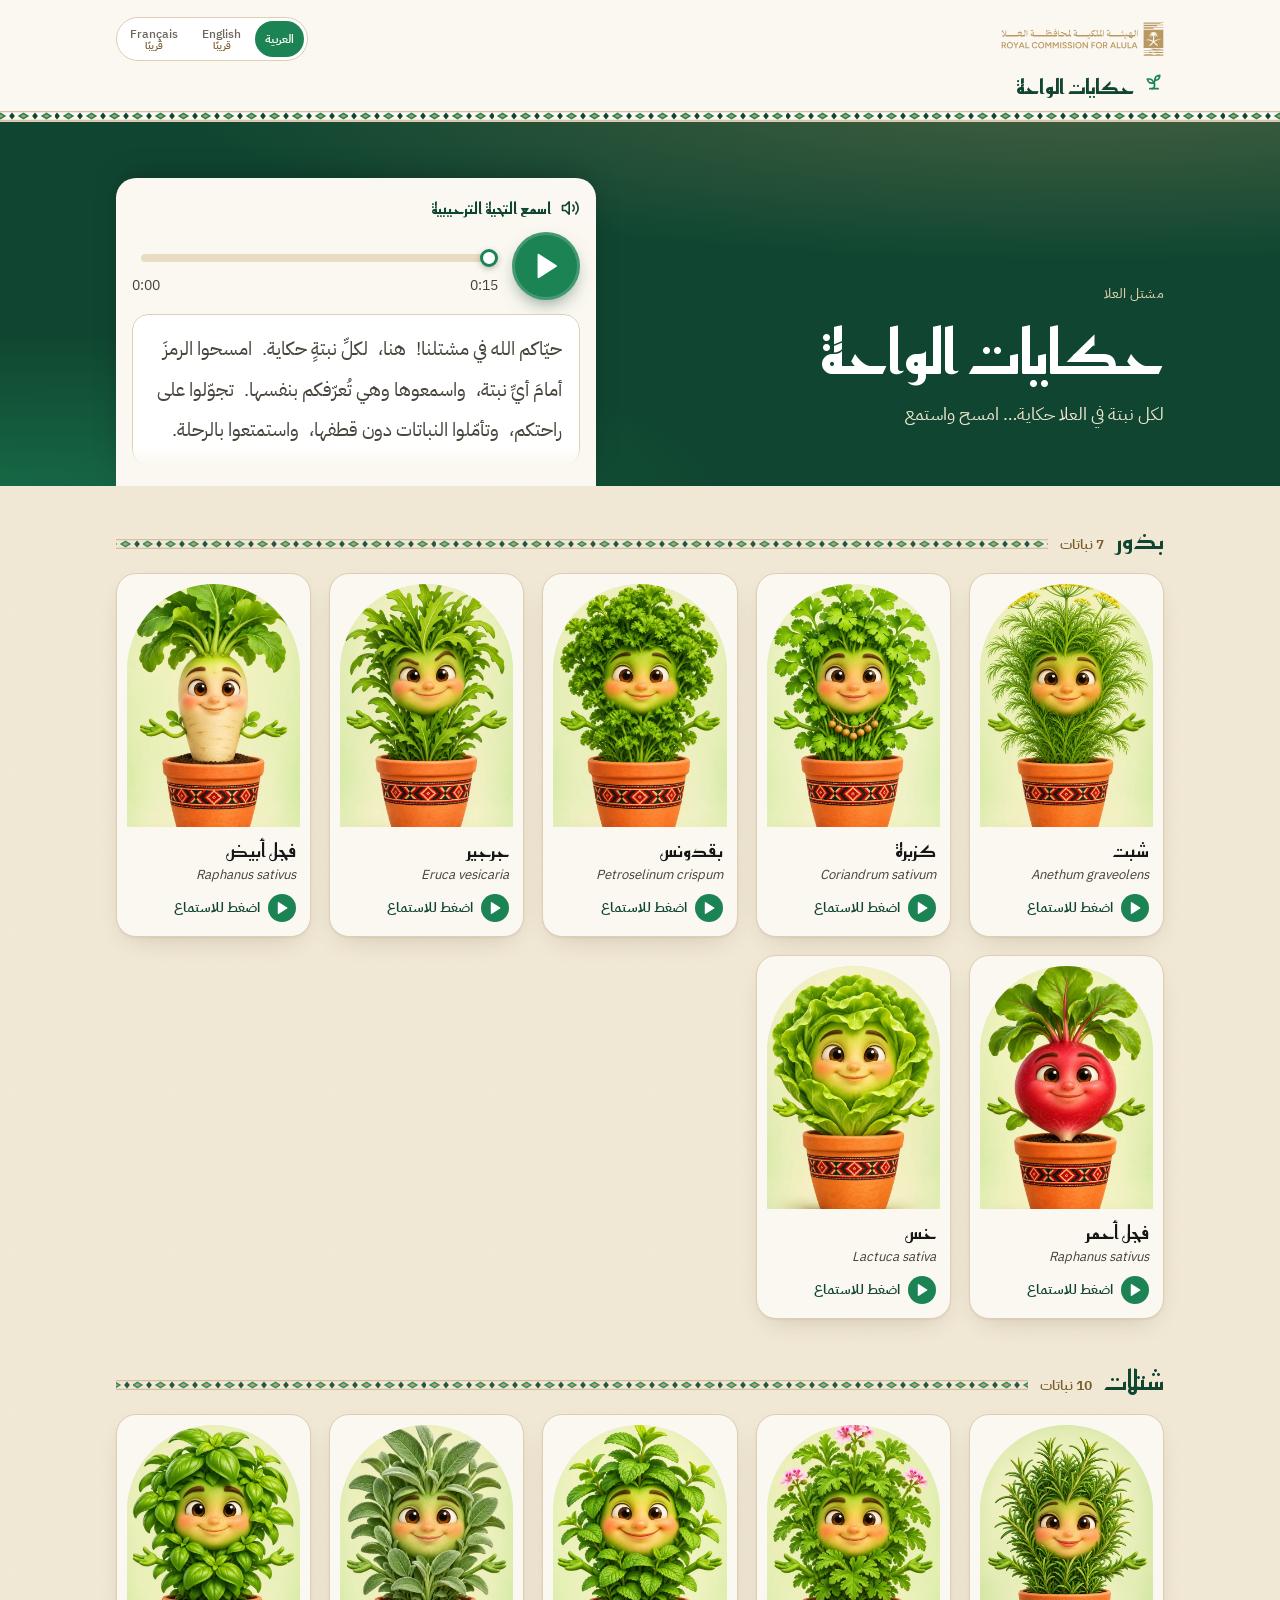
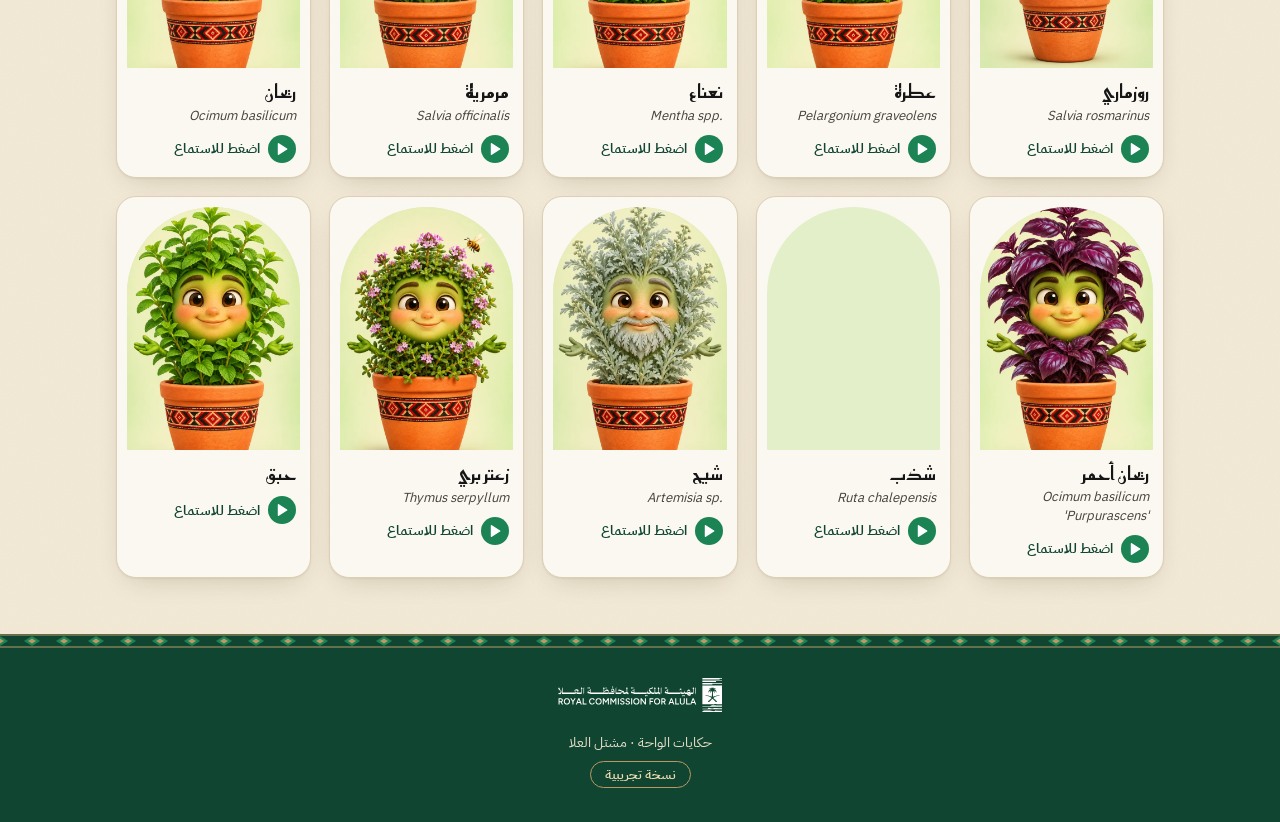
==== index.html @ edc9822b "Oasis Tales demo: talking plant pages for AlUla nursery Arabic audio for 17 plants with synced trans" ====
<!doctype html>
<html lang="ar" dir="rtl">
<head>
<meta charset="utf-8">
<meta name="viewport" content="width=device-width,initial-scale=1,viewport-fit=cover">
<meta name="color-scheme" content="light">
<meta name="theme-color" content="#f3ead8">
<title>حكايات الواحة</title>
<meta name="description" content="لكل نبتة في العلا حكاية… امسح واستمع">
<link rel="icon" href="img/favicon.svg" type="image/svg+xml">
<link rel="preconnect" href="https://fonts.googleapis.com">
<link rel="preconnect" href="https://fonts.gstatic.com" crossorigin>
<link href="https://fonts.googleapis.com/css2?family=IBM+Plex+Sans+Arabic:wght@400;500;600;700&family=Reem+Kufi:wght@400;500;600;700&display=swap" rel="stylesheet">
<link rel="stylesheet" href="css/style.css">
</head>
<body>
<a class="sr-only" href="#main">انتقل إلى المحتوى</a>
<header class="site-header">
  <div class="wrap">
    <div class="bar">
      <a class="logo-link" href="index.html" aria-label="الهيئة الملكية لمحافظة العلا - الصفحة الرئيسية"><img src="img/rcu-logo-gold.svg" alt="الهيئة الملكية لمحافظة العلا" width="130" height="27"></a>
      <div class="lang" role="group" aria-label="اللغة">
        <span class="is-active" lang="ar" aria-current="true">العربية</span>
        <button type="button" disabled aria-disabled="true" lang="en" aria-label="English، قريبًا">English<em>قريبًا</em></button>
        <button type="button" disabled aria-disabled="true" lang="fr" aria-label="Français، قريبًا">Français<em>قريبًا</em></button>
      </div>
    </div>
    <div class="brand-row">
      <span class="leaf"><svg class="icon" viewBox="0 0 24 24" aria-hidden="true"><path d="M7 20h10"/><path d="M10 20c5.5-2.5.8-6.4 3-10"/><path d="M9.5 9.4c1.1.8 1.8 2.2 2.3 3.7-2 .4-3.5.4-4.8-.3-1.2-.6-2.3-1.9-3-4.2 2.8-.5 4.4 0 5.5.8z"/><path d="M14.1 6a7 7 0 0 0-1.1 4c1.9-.1 3.3-.6 4.3-1.4 1-1 1.6-2.3 1.7-4.6-2.7.1-4 1-4.9 2z"/></svg></span><a href="index.html">حكايات الواحة</a>
    </div>
  </div>
  <div class="sadu-band" aria-hidden="true"></div>
</header>
<main id="main">
<section class="hero">
  <div class="wrap hero-grid">
    <div>
      <span class="eyebrow">مشتل العلا</span>
      <h1>حكايات الواحة</h1>
      <p class="tag">لكل نبتة في العلا حكاية… امسح واستمع</p>
    </div>
    <div class="hero-player" id="welcome" aria-label="التحية الترحيبية"></div>
  </div>
</section>
<div class="wrap" id="plants">
  <section class="section" aria-labelledby="h-seeds"><div class="section-head"><h2 id="h-seeds">بذور</h2><span class="count" id="c-seeds"></span><span class="rule" aria-hidden="true"></span></div><div class="grid" id="g-seeds"></div></section>
  <section class="section" aria-labelledby="h-seedlings"><div class="section-head"><h2 id="h-seedlings">شتلات</h2><span class="count" id="c-seedlings"></span><span class="rule" aria-hidden="true"></span></div><div class="grid" id="g-seedlings"></div></section>
  <noscript><p>يحتاج هذا الموقع إلى تفعيل جافاسكربت.</p></noscript>
</div>
</main>
<footer class="site-footer">
  <div class="sadu-band" aria-hidden="true"></div>
  <div class="wrap">
    <div class="logo"><img src="img/rcu-logo-white.svg" alt="الهيئة الملكية لمحافظة العلا" width="162" height="34"></div>
    <p>حكايات الواحة &middot; مشتل العلا</p>
    <p><span class="demo">نسخة تجريبية</span></p>
  </div>
</footer>
<script src="data/plants.js"></script>
<script src="js/common.js"></script>
<script src="js/home.js"></script>
</body>
</html>
---- css/style.css ----
/* حكايات الواحة - Oasis Tales. Light mode only (outdoor sunlight). */
:root{
  --sand:#f3ead8; --limestone:#e8dcc2; --paper:#fbf8f1; --white:#fff;
  --ink:#161616; --ink-2:#44403a;
  --green:#1b8354; --green-dk:#104631; --green-tint:#e4f1e9;
  --gold:#ba9863; --gold-dk:#7a5c2a; --gold-tint:#f1e6cf;
  --warn-bg:#fff1e0; --warn:#8a3b0b; --warn-line:#d9822b;
  --line:#dccfb3;
  --radius:20px;
  --shadow:0 1px 2px rgba(60,40,10,.06),0 10px 28px -12px rgba(60,40,10,.22);
  --font-head:"Reem Kufi","IBM Plex Sans Arabic",system-ui,sans-serif;
  --font-body:"IBM Plex Sans Arabic",system-ui,sans-serif;
  /* Sadu-inspired band tile */
  --sadu:url("data:image/svg+xml,%3Csvg xmlns='http://www.w3.org/2000/svg' width='32' height='14' viewBox='0 0 32 14'%3E%3Cpath d='M0 1h32M0 13h32' stroke='%23ba9863' stroke-width='1'/%3E%3Cpath d='M16 2 24 7 16 12 8 7Z' fill='%231b8354'/%3E%3Cpath d='M16 4.6 20 7 16 9.4 12 7Z' fill='%23ba9863'/%3E%3Cpath d='M0 2 4 7 0 12ZM32 2 28 7 32 12Z' fill='%23104631'/%3E%3C/svg%3E");
}
*{box-sizing:border-box}
html{-webkit-text-size-adjust:100%;color-scheme:light}
body{
  margin:0;font-family:var(--font-body);font-size:1rem;line-height:1.7;color:var(--ink);
  background:var(--sand);min-height:100vh;
  background-image:url("data:image/svg+xml,%3Csvg xmlns='http://www.w3.org/2000/svg' width='160' height='160'%3E%3Cfilter id='n'%3E%3CfeTurbulence type='fractalNoise' baseFrequency='.9' numOctaves='2' stitchTiles='stitch'/%3E%3CfeColorMatrix values='0 0 0 0 .45 0 0 0 0 .35 0 0 0 0 .2 0 0 0 .07 0'/%3E%3C/filter%3E%3Crect width='160' height='160' filter='url(%23n)'/%3E%3C/svg%3E");
  overflow-x:hidden;
}
img,svg{max-width:100%}
a{color:var(--green-dk)}
h1,h2,h3{font-family:var(--font-head);font-weight:600;line-height:1.3;margin:0}
.sr-only{position:absolute!important;width:1px;height:1px;overflow:hidden;clip:rect(0 0 0 0);white-space:nowrap}
:focus-visible{outline:3px solid var(--green-dk);outline-offset:3px;box-shadow:0 0 0 6px #fff;border-radius:8px}
.icon{width:1.25em;height:1.25em;flex:none;fill:none;stroke:currentColor;stroke-width:2;stroke-linecap:round;stroke-linejoin:round}
.wrap{width:100%;max-width:1080px;margin-inline:auto;padding-inline:16px}
.sadu-band{height:14px;background:var(--sadu) repeat-x center/auto 14px}

/* ---------- header ---------- */
.site-header{background:var(--paper);border-bottom:1px solid var(--line);position:relative;z-index:5}
.site-header .bar{display:flex;align-items:center;justify-content:space-between;gap:12px;padding-block:14px 8px}
.logo-link{display:block;padding:6px 0 6px 6px;line-height:0}
.logo-link img{height:28px;width:auto;display:block}
.lang{display:flex;gap:4px;padding:3px;border:1px solid var(--line);border-radius:999px;background:var(--white)}
.lang>*{font:500 .78rem/1.1 var(--font-body);border:0;border-radius:999px;background:none;color:var(--ink-2);padding:6px 10px;display:flex;flex-direction:column;align-items:center;gap:1px;min-height:36px;justify-content:center;white-space:nowrap}
.lang .is-active{background:var(--green);color:#fff;font-weight:600;min-height:36px}
.lang button:disabled{cursor:not-allowed;color:#6b655b}
.lang em{font-style:normal;font-size:.62rem;font-weight:600;color:var(--gold-dk);line-height:1}
.brand-row{display:flex;align-items:center;gap:10px;padding-bottom:10px}
.brand-row a{font:600 1.25rem/1.2 var(--font-head);color:var(--green-dk);text-decoration:none}
.brand-row .leaf{color:var(--green)}
.site-header .sadu-band{height:10px;background-size:auto 10px}

/* ---------- hero ---------- */
.hero{background:var(--green-dk);color:var(--sand);position:relative;overflow:hidden;padding:30px 0 0}
.hero::before{content:"";position:absolute;inset:0;pointer-events:none;
  background:radial-gradient(120% 80% at 85% -10%,rgba(186,152,99,.32),transparent 60%),radial-gradient(80% 60% at 0% 100%,rgba(27,131,84,.55),transparent 70%)}
.hero .wrap{position:relative}
.eyebrow{display:inline-flex;align-items:center;gap:8px;font-size:.85rem;color:#e6d3ae;letter-spacing:.02em}
.hero h1{font-size:clamp(2.4rem,9vw,3.8rem);color:#fff;margin:6px 0 8px}
.hero p.tag{font-size:1.1rem;margin:0 0 24px;max-width:34ch;color:#f1e7d0}
.hero-player{background:var(--paper);color:var(--ink);border-radius:var(--radius) var(--radius) 0 0;padding:18px 16px 20px;box-shadow:0 -8px 30px -10px rgba(0,0,0,.35);margin-bottom:0}
.hero-player .pt{display:flex;align-items:center;gap:8px;font:600 1rem var(--font-head);color:var(--green-dk);margin:0 0 12px}
.hero-grid{display:grid;gap:0}
@media(min-width:860px){
  .hero{padding-top:56px}
  .hero-grid{grid-template-columns:1fr 480px;gap:48px;align-items:end}
  .hero p.tag{margin-bottom:56px}
}

/* ---------- sections / cards ---------- */
.section{padding:36px 0 8px}
.section-head{display:flex;align-items:baseline;gap:12px;margin-bottom:16px}
.section-head h2{font-size:1.7rem;color:var(--green-dk)}
.section-head .count{font-size:.85rem;color:var(--gold-dk);font-weight:600}
.section-head .rule{flex:1;height:10px;background:var(--sadu) repeat-x center/auto 10px;opacity:.9}
.grid{display:grid;grid-template-columns:repeat(2,minmax(0,1fr));gap:14px}
@media(min-width:640px){.grid{grid-template-columns:repeat(3,1fr);gap:18px}}
@media(min-width:960px){.grid{grid-template-columns:repeat(5,1fr)}}
.card{display:flex;flex-direction:column;background:var(--paper);border:1px solid var(--line);border-radius:var(--radius);padding:10px 10px 14px;text-decoration:none;color:inherit;box-shadow:var(--shadow);transition:transform .25s ease,box-shadow .25s ease}
.card:hover{transform:translateY(-3px)}
.card h3{font-size:1.2rem;margin:12px 4px 0;color:var(--ink)}
.card .sci,.sci{font:italic 400 .82rem/1.4 var(--font-body);color:var(--ink-2);direction:ltr;text-align:start;unicode-bidi:isolate;margin:2px 4px 0}
.card .sci{text-align:right}
.hint{margin:10px 4px 0;display:inline-flex;align-items:center;gap:8px;color:var(--green-dk);font-weight:600;font-size:.88rem;min-height:28px}
.hint .dot{width:28px;height:28px;border-radius:50%;background:var(--green);color:#fff;display:grid;place-items:center}
.hint .dot .icon{width:14px;height:14px;fill:#fff;stroke-width:2.5}

/* arch frame (rock-arch niche) */
.arch{position:relative;border-radius:999px 999px 14px 14px;overflow:hidden;background:linear-gradient(180deg,#efe3c8,#e4d4b0);aspect-ratio:5/7;isolation:isolate}
.arch>img,.arch>svg{display:block;width:100%;height:100%;object-fit:cover;object-position:50% 45%}
.arch.has-img{background:#e3efc9}
.ph .ph-name{font-family:var(--font-head);font-weight:600;fill:var(--green-dk)}

/* ---------- player ---------- */
.player{--p:0}
.ptop{display:flex;align-items:center;gap:14px}
.pbtn{flex:none;width:68px;height:68px;border-radius:50%;border:0;background:var(--green);color:#fff;display:grid;place-items:center;cursor:pointer;box-shadow:0 8px 20px -8px rgba(16,70,49,.7),inset 0 0 0 3px rgba(255,255,255,.18);transition:transform .15s,background .2s}
.pbtn:hover{background:var(--green-dk)}
.pbtn:active{transform:scale(.95)}
.pbtn .icon{width:30px;height:30px;fill:#fff;stroke:#fff;stroke-width:1.5}
.pbtn .i-pause{display:none}
.player.is-playing .pbtn .i-play{display:none}
.player.is-playing .pbtn .i-pause{display:block}
.player.is-playing .pbtn{animation:pulse 2.2s ease-out infinite}
@keyframes pulse{0%{box-shadow:0 0 0 0 rgba(27,131,84,.45)}100%{box-shadow:0 0 0 16px rgba(27,131,84,0)}}
.pmain{flex:1;min-width:0}
.pbar{position:relative;height:44px;display:flex;align-items:center;direction:rtl;margin-inline:9px}
.ptrack{position:absolute;inset-inline:0;height:8px;border-radius:99px;background:var(--limestone);overflow:hidden}
.pfill{position:absolute;inset-block:0;inset-inline-start:0;width:calc(var(--p)*1%);background:linear-gradient(270deg,var(--green),#2da06c);border-radius:99px}
.pbar input{position:absolute;inset:0;width:100%;height:100%;margin:0;opacity:0;cursor:pointer;direction:rtl}
.pbar:focus-within .ptrack{outline:3px solid var(--green-dk);outline-offset:3px}
.pthumb{position:absolute;top:50%;inset-inline-start:calc(var(--p)*1%);width:18px;height:18px;border-radius:50%;background:#fff;border:3px solid var(--green);transform:translate(50%,-50%);pointer-events:none;box-shadow:0 2px 6px rgba(0,0,0,.25)}
[dir=rtl] .pthumb{transform:translate(50%,-50%)}
.ptime{display:flex;justify-content:space-between;direction:ltr;font-variant-numeric:tabular-nums;font-size:.85rem;color:var(--ink-2);margin-top:-6px}
.perr{display:none;margin:10px 0 0;font-size:.9rem;color:var(--warn)}
.player.has-error .perr{display:block}
.transcript{position:relative;margin:14px 0 0;padding:14px 14px;max-height:12.5rem;overflow-y:auto;background:var(--paper);border:1px solid var(--line);border-radius:16px;font-size:1.18rem;line-height:2.15;scroll-behavior:auto;overscroll-behavior:contain}
.hero-player .transcript{background:var(--white)}
.transcript .ph-s{display:inline;padding:2px 3px;border-radius:8px;color:#4a453d;cursor:pointer;-webkit-box-decoration-break:clone;box-decoration-break:clone;transition:background .25s,color .25s}
.transcript .ph-s.is-past{color:var(--ink)}
.transcript .ph-s.is-active{background:var(--gold-tint);color:var(--ink);font-weight:600;box-shadow:inset 0 -3px 0 var(--gold)}
.transcript .ph-s:hover{background:#f6efdf}
.tnote{font-size:.8rem;color:var(--ink-2);margin:8px 2px 0}

/* ---------- plant page ---------- */
.plant{padding:20px 0 40px}
.plant-grid{display:grid;gap:22px}
.media{display:flex;flex-direction:column;align-items:center}
.media .arch{width:min(56vw,220px)}
.plant-meta{text-align:center;margin-top:16px}
.plant-meta h1{font-size:clamp(2.2rem,9vw,3rem);color:var(--green-dk)}
.plant-meta .sci{text-align:center;font-size:1.02rem;margin-top:2px}
.badge{display:inline-flex;align-items:center;gap:6px;margin-top:10px;padding:4px 14px;border-radius:99px;background:var(--gold-tint);border:1px solid var(--gold);color:var(--gold-dk);font-weight:600;font-size:.9rem}
.badge .icon{width:16px;height:16px}
.panel{background:var(--paper);border:1px solid var(--line);border-radius:var(--radius);padding:16px;box-shadow:var(--shadow)}
.info{display:grid;gap:10px;margin-top:22px}
@media(min-width:560px){.info{grid-template-columns:1fr 1fr}.info .wide{grid-column:1/-1}}
.info-card{display:flex;gap:12px;align-items:flex-start;background:var(--paper);border:1px solid var(--line);border-radius:16px;padding:14px}
.info-card .ic{flex:none;width:44px;height:44px;border-radius:14px;background:var(--green-tint);color:var(--green-dk);display:grid;place-items:center}
.info-card h3{font-size:.95rem;color:var(--gold-dk);font-family:var(--font-body);font-weight:600}
.info-card p{margin:0;font-weight:500;line-height:1.55}
.info-card.warn{background:var(--warn-bg);border:2px solid var(--warn-line)}
.info-card.warn .ic{background:var(--warn-line);color:#fff}
.info-card.warn h3,.info-card.warn p{color:var(--warn)}
.info-card.warn p{font-weight:700}
.safety{display:flex;gap:12px;align-items:center;margin-top:22px;padding:14px 16px;border-radius:16px;background:var(--warn-bg);border:2px solid var(--warn-line);color:var(--warn);font-weight:700;font-size:1.05rem}
.safety .icon{width:30px;height:30px;flex:none}
.ask{display:flex;gap:12px;align-items:center;margin-top:10px;padding:14px;border-radius:16px;border:2px dashed var(--gold);background:rgba(255,255,255,.55);color:var(--ink-2)}
.ask .ic{flex:none;width:44px;height:44px;border-radius:14px;background:var(--limestone);display:grid;place-items:center;color:var(--gold-dk)}
.ask strong{display:flex;align-items:center;gap:8px;color:var(--ink);font-weight:600}
.ask small{display:block;font-size:.85rem;line-height:1.5}
.soon{font-size:.7rem;font-weight:700;background:var(--gold);color:#2b1f08;border-radius:99px;padding:1px 8px}
.review-note{font-size:.82rem;color:var(--ink-2);text-align:center;margin:12px 0 0}
.pn{display:grid;grid-template-columns:1fr 1fr;gap:10px;margin-top:26px}
.pn a,.btn{display:flex;align-items:center;gap:8px;min-height:52px;padding:8px 14px;border-radius:14px;background:var(--paper);border:1px solid var(--line);text-decoration:none;color:var(--green-dk);font-weight:600;box-shadow:var(--shadow)}
.pn a:hover,.btn:hover{background:#fff}
.pn a small{display:block;font-weight:400;font-size:.75rem;color:var(--ink-2);line-height:1.2}
.pn .next{justify-content:flex-end;text-align:left}
.pn .all{grid-column:1/-1;justify-content:center;background:var(--green);color:#fff;border-color:var(--green)}
.pn .all:hover{background:var(--green-dk)}
.pn .icon{width:22px;height:22px}
@media(min-width:900px){
  .plant{padding-top:36px}
  .plant-grid{grid-template-columns:360px minmax(0,1fr);gap:48px;align-items:start}
  .media{position:sticky;top:20px}
  .media .arch{width:300px}
}
.notfound{text-align:center;padding:56px 0 72px}
.notfound .arch{width:160px;margin:0 auto 22px}
.notfound h1{font-size:2rem;color:var(--green-dk)}
.notfound p{max-width:34ch;margin:10px auto 22px}
.btn.primary{display:inline-flex;background:var(--green);color:#fff;border-color:var(--green)}

/* ---------- footer ---------- */
.site-footer{margin-top:48px;background:var(--green-dk);color:#e9dfc8;text-align:center;padding:0 0 28px}
.site-footer .logo{padding:30px 0 12px;line-height:0}
.site-footer .logo img{height:34px;width:auto}
.site-footer p{margin:6px 0;font-size:.9rem}
.site-footer .demo{display:inline-block;border:1px solid var(--gold);color:#ecd9b0;border-radius:99px;padding:2px 14px;font-size:.8rem;font-weight:600}
.site-footer .sadu-band{margin-bottom:0}

@media(prefers-reduced-motion:reduce){
  *,*::before,*::after{animation:none!important;transition:none!important;scroll-behavior:auto!important}
}
@media(min-width:860px){.logo-link img{height:34px}.site-header .bar{padding-block:16px 10px}}
.transcript{scrollbar-width:thin;scrollbar-color:var(--gold) transparent}
.transcript{-webkit-mask-image:linear-gradient(#000 calc(100% - 22px),transparent);mask-image:linear-gradient(#000 calc(100% - 22px),transparent)}
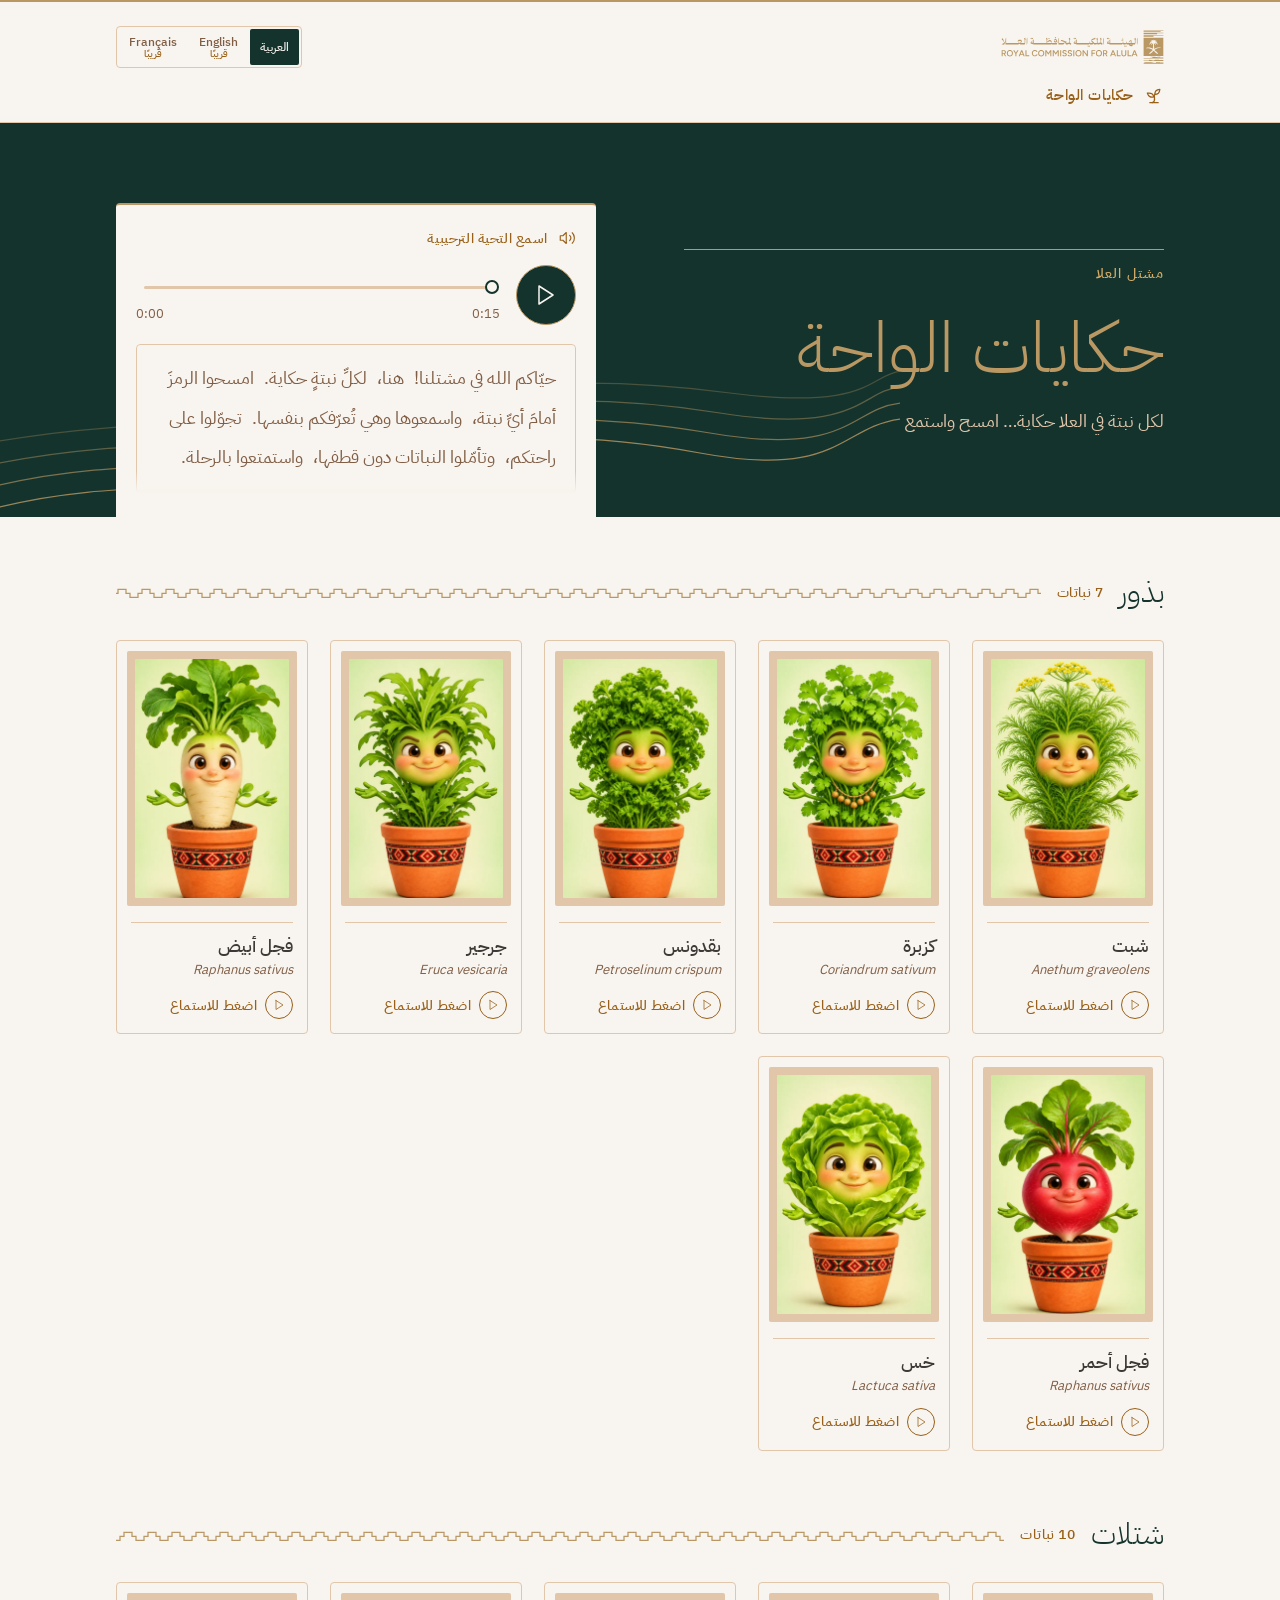
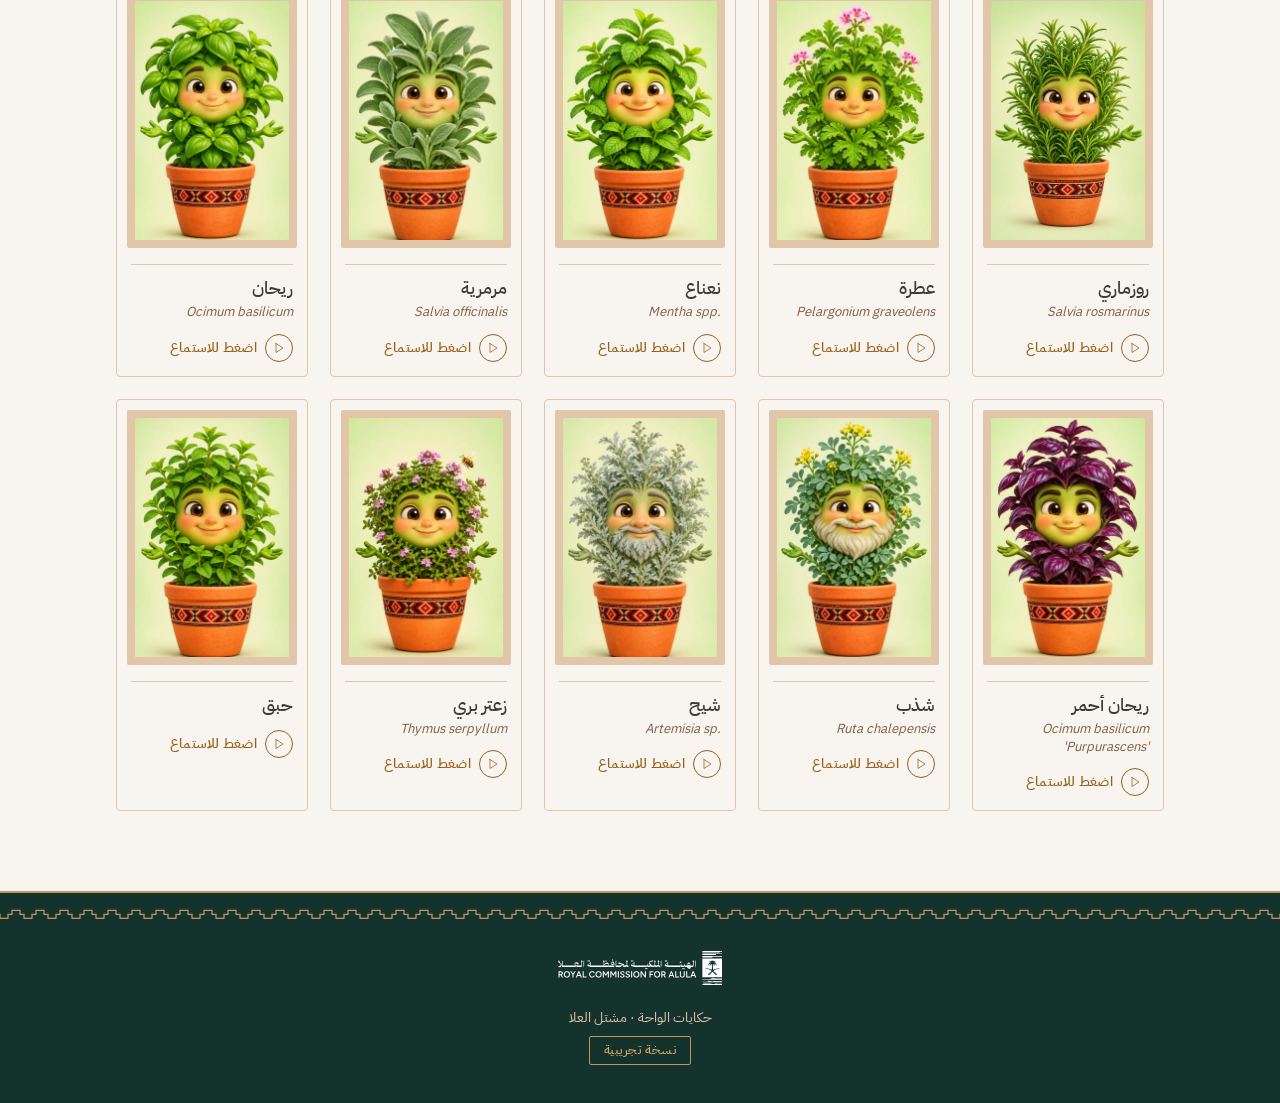
==== commit 97329ed5: "Restyle to RCU brand guidelines: brand palette, DIN Next stack, restrained radii, line-art frieze, m" ====
--- a/index.html
+++ b/index.html
@@ -4,13 +4,13 @@
 <meta charset="utf-8">
 <meta name="viewport" content="width=device-width,initial-scale=1,viewport-fit=cover">
 <meta name="color-scheme" content="light">
-<meta name="theme-color" content="#f3ead8">
+<meta name="theme-color" content="#F8F4EF">
 <title>حكايات الواحة</title>
 <meta name="description" content="لكل نبتة في العلا حكاية… امسح واستمع">
 <link rel="icon" href="img/favicon.svg" type="image/svg+xml">
 <link rel="preconnect" href="https://fonts.googleapis.com">
 <link rel="preconnect" href="https://fonts.gstatic.com" crossorigin>
-<link href="https://fonts.googleapis.com/css2?family=IBM+Plex+Sans+Arabic:wght@400;500;600;700&family=Reem+Kufi:wght@400;500;600;700&display=swap" rel="stylesheet">
+<link href="https://fonts.googleapis.com/css2?family=IBM+Plex+Sans+Arabic:wght@300;400;500&display=swap" rel="stylesheet">
 <link rel="stylesheet" href="css/style.css">
 </head>
 <body>
@@ -29,7 +29,6 @@
       <span class="leaf"><svg class="icon" viewBox="0 0 24 24" aria-hidden="true"><path d="M7 20h10"/><path d="M10 20c5.5-2.5.8-6.4 3-10"/><path d="M9.5 9.4c1.1.8 1.8 2.2 2.3 3.7-2 .4-3.5.4-4.8-.3-1.2-.6-2.3-1.9-3-4.2 2.8-.5 4.4 0 5.5.8z"/><path d="M14.1 6a7 7 0 0 0-1.1 4c1.9-.1 3.3-.6 4.3-1.4 1-1 1.6-2.3 1.7-4.6-2.7.1-4 1-4.9 2z"/></svg></span><a href="index.html">حكايات الواحة</a>
     </div>
   </div>
-  <div class="sadu-band" aria-hidden="true"></div>
 </header>
 <main id="main">
 <section class="hero">
@@ -49,7 +48,7 @@
 </div>
 </main>
 <footer class="site-footer">
-  <div class="sadu-band" aria-hidden="true"></div>
+  <div class="frieze" aria-hidden="true"></div>
   <div class="wrap">
     <div class="logo"><img src="img/rcu-logo-white.svg" alt="الهيئة الملكية لمحافظة العلا" width="162" height="34"></div>
     <p>حكايات الواحة &middot; مشتل العلا</p>
--- a/css/style.css
+++ b/css/style.css
@@ -1,182 +1,199 @@
-/* حكايات الواحة - Oasis Tales. Light mode only (outdoor sunlight). */
+/* حكايات الواحة - Oasis Tales. RCU brand: light mode only.
+   Palette (official): RCU Gold #BA9863, Community Beige #F8F4EF, Ikmah Brown #3D3936;
+   accents Oasis Green #14332D, Old Town Brown #986018, Majdoul Brown #402022,
+   Hegra Sandstone #E2C6AA, Frankincense Yellow #D6AD68, Mountain Brown #805E45, Dadan Ochre #D08B67.
+   Gold is always paired with Beige / Ikmah / Oasis. Gold is never used for small text on beige. */
 :root{
-  --sand:#f3ead8; --limestone:#e8dcc2; --paper:#fbf8f1; --white:#fff;
-  --ink:#161616; --ink-2:#44403a;
-  --green:#1b8354; --green-dk:#104631; --green-tint:#e4f1e9;
-  --gold:#ba9863; --gold-dk:#7a5c2a; --gold-tint:#f1e6cf;
-  --warn-bg:#fff1e0; --warn:#8a3b0b; --warn-line:#d9822b;
-  --line:#dccfb3;
-  --radius:20px;
-  --shadow:0 1px 2px rgba(60,40,10,.06),0 10px 28px -12px rgba(60,40,10,.22);
-  --font-head:"Reem Kufi","IBM Plex Sans Arabic",system-ui,sans-serif;
-  --font-body:"IBM Plex Sans Arabic",system-ui,sans-serif;
-  /* Sadu-inspired band tile */
-  --sadu:url("data:image/svg+xml,%3Csvg xmlns='http://www.w3.org/2000/svg' width='32' height='14' viewBox='0 0 32 14'%3E%3Cpath d='M0 1h32M0 13h32' stroke='%23ba9863' stroke-width='1'/%3E%3Cpath d='M16 2 24 7 16 12 8 7Z' fill='%231b8354'/%3E%3Cpath d='M16 4.6 20 7 16 9.4 12 7Z' fill='%23ba9863'/%3E%3Cpath d='M0 2 4 7 0 12ZM32 2 28 7 32 12Z' fill='%23104631'/%3E%3C/svg%3E");
+  --gold:#BA9863; --beige:#F8F4EF; --ikmah:#3D3936;
+  --oasis:#14332D; --oldtown:#986018; --majdoul:#402022;
+  --sandstone:#E2C6AA; --frankincense:#D6AD68; --mountain:#805E45; --ochre:#D08B67;
+  --ink:var(--ikmah); --ink-2:var(--mountain);
+  --line:var(--sandstone);
+  --radius:4px;
+  --font:"DIN Next LT Arabic","IBM Plex Sans Arabic",system-ui,sans-serif;
+  /* Heritage line art: Nabatean stepped motif, single gold hairline, never filled */
+  --frieze:url("data:image/svg+xml,%3Csvg xmlns='http://www.w3.org/2000/svg' width='24' height='12' viewBox='0 0 24 12'%3E%3Cpath d='M0 11.25H4V7.25H8V3.25H16V7.25H20V11.25H24' fill='none' stroke='%23BA9863' stroke-width='1.25' stroke-linejoin='miter'/%3E%3C/svg%3E");
+  /* Land line art: layered horizon contours */
+  --land:url("data:image/svg+xml,%3Csvg xmlns='http://www.w3.org/2000/svg' width='900' height='160' viewBox='0 0 900 160' fill='none' stroke='%23BA9863' stroke-width='1.25' stroke-linecap='round'%3E%3Cpath d='M0 150C120 120 220 140 340 110S560 70 700 96 840 70 900 62' stroke-opacity='.9'/%3E%3Cpath d='M0 128C130 98 230 118 350 90S570 52 710 76 850 52 900 46' stroke-opacity='.7'/%3E%3Cpath d='M0 106C140 78 240 96 360 70S580 34 720 56 860 34 900 30' stroke-opacity='.5'/%3E%3Cpath d='M0 84C150 58 250 74 370 50S590 18 730 36 870 18 900 14' stroke-opacity='.35'/%3E%3C/svg%3E");
 }
 *{box-sizing:border-box}
 html{-webkit-text-size-adjust:100%;color-scheme:light}
-body{
-  margin:0;font-family:var(--font-body);font-size:1rem;line-height:1.7;color:var(--ink);
-  background:var(--sand);min-height:100vh;
-  background-image:url("data:image/svg+xml,%3Csvg xmlns='http://www.w3.org/2000/svg' width='160' height='160'%3E%3Cfilter id='n'%3E%3CfeTurbulence type='fractalNoise' baseFrequency='.9' numOctaves='2' stitchTiles='stitch'/%3E%3CfeColorMatrix values='0 0 0 0 .45 0 0 0 0 .35 0 0 0 0 .2 0 0 0 .07 0'/%3E%3C/filter%3E%3Crect width='160' height='160' filter='url(%23n)'/%3E%3C/svg%3E");
-  overflow-x:hidden;
-}
+body{margin:0;font-family:var(--font);font-weight:400;font-size:1rem;line-height:1.75;color:var(--ink);background:var(--beige);min-height:100vh;overflow-x:hidden}
 img,svg{max-width:100%}
-a{color:var(--green-dk)}
-h1,h2,h3{font-family:var(--font-head);font-weight:600;line-height:1.3;margin:0}
+a{color:var(--oasis)}
+h1,h2,h3{font-family:var(--font);font-weight:400;line-height:1.3;margin:0}
 .sr-only{position:absolute!important;width:1px;height:1px;overflow:hidden;clip:rect(0 0 0 0);white-space:nowrap}
-:focus-visible{outline:3px solid var(--green-dk);outline-offset:3px;box-shadow:0 0 0 6px #fff;border-radius:8px}
-.icon{width:1.25em;height:1.25em;flex:none;fill:none;stroke:currentColor;stroke-width:2;stroke-linecap:round;stroke-linejoin:round}
+:focus-visible{outline:2px solid var(--oldtown);outline-offset:3px;box-shadow:0 0 0 5px var(--beige);border-radius:2px}
+.hero :focus-visible,.site-footer :focus-visible,.tts :focus-visible{outline-color:var(--gold);box-shadow:0 0 0 5px var(--oasis)}
+.hero-player :focus-visible{outline-color:var(--oldtown);box-shadow:0 0 0 5px var(--beige)}
+.icon{width:1.25em;height:1.25em;flex:none;fill:none;stroke:currentColor;stroke-width:1.5;stroke-linecap:round;stroke-linejoin:round}
 .wrap{width:100%;max-width:1080px;margin-inline:auto;padding-inline:16px}
-.sadu-band{height:14px;background:var(--sadu) repeat-x center/auto 14px}
+.frieze{height:12px;background:var(--frieze) repeat-x center/24px 12px}
 
 /* ---------- header ---------- */
-.site-header{background:var(--paper);border-bottom:1px solid var(--line);position:relative;z-index:5}
-.site-header .bar{display:flex;align-items:center;justify-content:space-between;gap:12px;padding-block:14px 8px}
-.logo-link{display:block;padding:6px 0 6px 6px;line-height:0}
-.logo-link img{height:28px;width:auto;display:block}
-.lang{display:flex;gap:4px;padding:3px;border:1px solid var(--line);border-radius:999px;background:var(--white)}
-.lang>*{font:500 .78rem/1.1 var(--font-body);border:0;border-radius:999px;background:none;color:var(--ink-2);padding:6px 10px;display:flex;flex-direction:column;align-items:center;gap:1px;min-height:36px;justify-content:center;white-space:nowrap}
-.lang .is-active{background:var(--green);color:#fff;font-weight:600;min-height:36px}
-.lang button:disabled{cursor:not-allowed;color:#6b655b}
-.lang em{font-style:normal;font-size:.62rem;font-weight:600;color:var(--gold-dk);line-height:1}
-.brand-row{display:flex;align-items:center;gap:10px;padding-bottom:10px}
-.brand-row a{font:600 1.25rem/1.2 var(--font-head);color:var(--green-dk);text-decoration:none}
-.brand-row .leaf{color:var(--green)}
-.site-header .sadu-band{height:10px;background-size:auto 10px}
+.site-header{background:var(--beige);border-top:2px solid var(--gold);border-bottom:1px solid var(--line);position:relative;z-index:5}
+.site-header .bar{display:flex;align-items:center;justify-content:space-between;gap:12px;padding-block:18px 14px}
+.logo-link{display:block;padding:6px 0;line-height:0}
+.logo-link img{height:30px;width:auto;min-width:110px;display:block}
+.lang{display:flex;gap:2px;padding:2px;border:1px solid var(--line);border-radius:var(--radius);background:var(--beige)}
+.lang>*{font:500 .78rem/1.1 var(--font);border:0;border-radius:2px;background:none;color:var(--mountain);padding:6px 10px;display:flex;flex-direction:column;align-items:center;gap:1px;min-height:36px;justify-content:center;white-space:nowrap}
+.lang .is-active{background:var(--oasis);color:var(--beige);font-weight:500}
+.lang button:disabled{cursor:not-allowed;color:var(--mountain)}
+.lang em{font-style:normal;font-size:.62rem;font-weight:500;color:var(--oldtown);line-height:1}
+.brand-row{display:flex;align-items:center;gap:10px;padding-bottom:16px;color:var(--oldtown)}
+.brand-row a{font:500 .92rem/1.2 var(--font);letter-spacing:.04em;color:var(--oldtown);text-decoration:none}
+.brand-row .leaf{display:inline-flex;color:var(--oldtown)}
 
 /* ---------- hero ---------- */
-.hero{background:var(--green-dk);color:var(--sand);position:relative;overflow:hidden;padding:30px 0 0}
-.hero::before{content:"";position:absolute;inset:0;pointer-events:none;
-  background:radial-gradient(120% 80% at 85% -10%,rgba(186,152,99,.32),transparent 60%),radial-gradient(80% 60% at 0% 100%,rgba(27,131,84,.55),transparent 70%)}
+.hero{background:var(--oasis);color:var(--beige);position:relative;overflow:hidden;padding:44px 0 0}
+.hero::before{content:"";position:absolute;inset-inline:0;bottom:0;height:200px;pointer-events:none;background:var(--land) no-repeat left bottom/900px auto;opacity:.9}
 .hero .wrap{position:relative}
-.eyebrow{display:inline-flex;align-items:center;gap:8px;font-size:.85rem;color:#e6d3ae;letter-spacing:.02em}
-.hero h1{font-size:clamp(2.4rem,9vw,3.8rem);color:#fff;margin:6px 0 8px}
-.hero p.tag{font-size:1.1rem;margin:0 0 24px;max-width:34ch;color:#f1e7d0}
-.hero-player{background:var(--paper);color:var(--ink);border-radius:var(--radius) var(--radius) 0 0;padding:18px 16px 20px;box-shadow:0 -8px 30px -10px rgba(0,0,0,.35);margin-bottom:0}
-.hero-player .pt{display:flex;align-items:center;gap:8px;font:600 1rem var(--font-head);color:var(--green-dk);margin:0 0 12px}
+.eyebrow{display:block;font-size:.85rem;font-weight:500;letter-spacing:.08em;color:var(--frankincense);border-top:1px solid var(--gold);padding-top:12px;margin-bottom:22px;max-width:30rem}
+.hero h1{font-size:clamp(2.6rem,10vw,4.4rem);font-weight:300;color:var(--gold);margin:0 0 14px;letter-spacing:.005em;line-height:1.2}
+.hero p.tag{font-size:1.1rem;font-weight:400;margin:0 0 36px;max-width:34ch;color:var(--sandstone)}
+.hero-player{background:var(--beige);color:var(--ink);border-radius:var(--radius) var(--radius) 0 0;border-top:2px solid var(--gold);padding:22px 20px 24px;margin-bottom:0;position:relative}
+.hero-player .pt{display:flex;align-items:center;gap:10px;font:500 .9rem var(--font);letter-spacing:.04em;color:var(--oldtown);margin:0 0 16px}
 .hero-grid{display:grid;gap:0}
 @media(min-width:860px){
-  .hero{padding-top:56px}
-  .hero-grid{grid-template-columns:1fr 480px;gap:48px;align-items:end}
-  .hero p.tag{margin-bottom:56px}
+  .hero{padding-top:80px}
+  .hero-grid{grid-template-columns:1fr 480px;gap:64px;align-items:end}
+  .hero p.tag{margin-bottom:80px}
 }
 
 /* ---------- sections / cards ---------- */
-.section{padding:36px 0 8px}
-.section-head{display:flex;align-items:baseline;gap:12px;margin-bottom:16px}
-.section-head h2{font-size:1.7rem;color:var(--green-dk)}
-.section-head .count{font-size:.85rem;color:var(--gold-dk);font-weight:600}
-.section-head .rule{flex:1;height:10px;background:var(--sadu) repeat-x center/auto 10px;opacity:.9}
+.section{padding:56px 0 8px}
+.section-head{display:flex;align-items:center;gap:16px;margin-bottom:28px}
+.section-head h2{font-size:1.9rem;font-weight:300;color:var(--oasis)}
+.section-head .count{font-size:.85rem;color:var(--oldtown);font-weight:500;letter-spacing:.03em}
+.section-head .rule{flex:1;height:12px;background:var(--frieze) repeat-x center/24px 12px}
 .grid{display:grid;grid-template-columns:repeat(2,minmax(0,1fr));gap:14px}
-@media(min-width:640px){.grid{grid-template-columns:repeat(3,1fr);gap:18px}}
+@media(min-width:640px){.grid{grid-template-columns:repeat(3,1fr);gap:22px}}
 @media(min-width:960px){.grid{grid-template-columns:repeat(5,1fr)}}
-.card{display:flex;flex-direction:column;background:var(--paper);border:1px solid var(--line);border-radius:var(--radius);padding:10px 10px 14px;text-decoration:none;color:inherit;box-shadow:var(--shadow);transition:transform .25s ease,box-shadow .25s ease}
-.card:hover{transform:translateY(-3px)}
-.card h3{font-size:1.2rem;margin:12px 4px 0;color:var(--ink)}
-.card .sci,.sci{font:italic 400 .82rem/1.4 var(--font-body);color:var(--ink-2);direction:ltr;text-align:start;unicode-bidi:isolate;margin:2px 4px 0}
+.card{display:flex;flex-direction:column;background:var(--beige);border:1px solid var(--line);border-radius:var(--radius);padding:10px 10px 14px;text-decoration:none;color:inherit;transition:border-color .2s ease,background-color .2s ease}
+.card:hover{border-color:var(--gold)}
+.card:hover h3{color:var(--oldtown)}
+.card h3{font-size:1.15rem;font-weight:500;margin:16px 4px 0;color:var(--ink);padding-top:12px;border-top:1px solid var(--line);transition:color .2s ease}
+.card .sci,.sci{font:italic 400 .82rem/1.4 var(--font);color:var(--mountain);direction:ltr;text-align:start;unicode-bidi:isolate;margin:2px 4px 0}
 .card .sci{text-align:right}
-.hint{margin:10px 4px 0;display:inline-flex;align-items:center;gap:8px;color:var(--green-dk);font-weight:600;font-size:.88rem;min-height:28px}
-.hint .dot{width:28px;height:28px;border-radius:50%;background:var(--green);color:#fff;display:grid;place-items:center}
-.hint .dot .icon{width:14px;height:14px;fill:#fff;stroke-width:2.5}
+.hint{margin:12px 4px 0;display:inline-flex;align-items:center;gap:8px;color:var(--oldtown);font-weight:500;font-size:.85rem;letter-spacing:.02em;min-height:28px}
+.hint .dot{width:28px;height:28px;border-radius:50%;border:1px solid currentColor;display:grid;place-items:center}
+.hint .dot .icon{width:12px;height:12px;stroke-width:1.5}
 
-/* arch frame (rock-arch niche) */
-.arch{position:relative;border-radius:999px 999px 14px 14px;overflow:hidden;background:linear-gradient(180deg,#efe3c8,#e4d4b0);aspect-ratio:5/7;isolation:isolate}
-.arch>img,.arch>svg{display:block;width:100%;height:100%;object-fit:cover;object-position:50% 45%}
-.arch.has-img{background:#e3efc9}
-.ph .ph-name{font-family:var(--font-head);font-weight:600;fill:var(--green-dk)}
+/* museum frame: neutral Hegra Sandstone mat; fits any portrait artwork */
+.frame{position:relative;overflow:hidden;background:var(--sandstone);padding:8px;aspect-ratio:2/3;isolation:isolate;border-radius:2px}
+.frame>img,.frame>svg{display:block;width:100%;height:100%;object-fit:cover;object-position:50% 45%;border-radius:1px}
+.frame.has-img{background:var(--sandstone)}
+.ph .ph-name{font-family:var(--font);font-weight:400;fill:var(--oasis)}
+.frame>svg.ph{background:var(--beige)}
 
 /* ---------- player ---------- */
 .player{--p:0}
-.ptop{display:flex;align-items:center;gap:14px}
-.pbtn{flex:none;width:68px;height:68px;border-radius:50%;border:0;background:var(--green);color:#fff;display:grid;place-items:center;cursor:pointer;box-shadow:0 8px 20px -8px rgba(16,70,49,.7),inset 0 0 0 3px rgba(255,255,255,.18);transition:transform .15s,background .2s}
-.pbtn:hover{background:var(--green-dk)}
-.pbtn:active{transform:scale(.95)}
-.pbtn .icon{width:30px;height:30px;fill:#fff;stroke:#fff;stroke-width:1.5}
+.ptop{display:flex;align-items:center;gap:16px}
+.pbtn{flex:none;width:60px;height:60px;border-radius:50%;border:1px solid var(--gold);background:var(--oasis);color:var(--beige);display:grid;place-items:center;cursor:pointer;transition:background-color .2s ease,border-color .2s ease}
+.pbtn:hover{background:var(--ikmah)}
+.pbtn .icon{width:24px;height:24px;fill:none;stroke:var(--beige);stroke-width:1.5}
+.pbtn .i-play{margin-inline-end:-2px}
 .pbtn .i-pause{display:none}
 .player.is-playing .pbtn .i-play{display:none}
 .player.is-playing .pbtn .i-pause{display:block}
-.player.is-playing .pbtn{animation:pulse 2.2s ease-out infinite}
-@keyframes pulse{0%{box-shadow:0 0 0 0 rgba(27,131,84,.45)}100%{box-shadow:0 0 0 16px rgba(27,131,84,0)}}
+.player.is-playing .pbtn{border-color:var(--frankincense)}
 .pmain{flex:1;min-width:0}
-.pbar{position:relative;height:44px;display:flex;align-items:center;direction:rtl;margin-inline:9px}
-.ptrack{position:absolute;inset-inline:0;height:8px;border-radius:99px;background:var(--limestone);overflow:hidden}
-.pfill{position:absolute;inset-block:0;inset-inline-start:0;width:calc(var(--p)*1%);background:linear-gradient(270deg,var(--green),#2da06c);border-radius:99px}
+.pbar{position:relative;height:44px;display:flex;align-items:center;direction:rtl;margin-inline:8px}
+.ptrack{position:absolute;inset-inline:0;height:3px;border-radius:2px;background:var(--sandstone);overflow:hidden}
+.pfill{position:absolute;inset-block:0;inset-inline-start:0;width:calc(var(--p)*1%);background:var(--oasis)}
 .pbar input{position:absolute;inset:0;width:100%;height:100%;margin:0;opacity:0;cursor:pointer;direction:rtl}
-.pbar:focus-within .ptrack{outline:3px solid var(--green-dk);outline-offset:3px}
-.pthumb{position:absolute;top:50%;inset-inline-start:calc(var(--p)*1%);width:18px;height:18px;border-radius:50%;background:#fff;border:3px solid var(--green);transform:translate(50%,-50%);pointer-events:none;box-shadow:0 2px 6px rgba(0,0,0,.25)}
+.pbar:focus-within .ptrack{outline:2px solid var(--oldtown);outline-offset:6px}
+.pthumb{position:absolute;top:50%;inset-inline-start:calc(var(--p)*1%);width:14px;height:14px;border-radius:50%;background:var(--beige);border:2px solid var(--oasis);transform:translate(50%,-50%);pointer-events:none}
 [dir=rtl] .pthumb{transform:translate(50%,-50%)}
-.ptime{display:flex;justify-content:space-between;direction:ltr;font-variant-numeric:tabular-nums;font-size:.85rem;color:var(--ink-2);margin-top:-6px}
-.perr{display:none;margin:10px 0 0;font-size:.9rem;color:var(--warn)}
+.ptime{display:flex;justify-content:space-between;direction:ltr;font-variant-numeric:tabular-nums;font-size:.82rem;color:var(--mountain);margin-top:-6px}
+.perr{display:none;margin:12px 0 0;font-size:.9rem;color:var(--majdoul);border-inline-start:3px solid var(--ochre);padding-inline-start:10px}
 .player.has-error .perr{display:block}
-.transcript{position:relative;margin:14px 0 0;padding:14px 14px;max-height:12.5rem;overflow-y:auto;background:var(--paper);border:1px solid var(--line);border-radius:16px;font-size:1.18rem;line-height:2.15;scroll-behavior:auto;overscroll-behavior:contain}
-.hero-player .transcript{background:var(--white)}
-.transcript .ph-s{display:inline;padding:2px 3px;border-radius:8px;color:#4a453d;cursor:pointer;-webkit-box-decoration-break:clone;box-decoration-break:clone;transition:background .25s,color .25s}
+.transcript{position:relative;margin:18px 0 0;padding:14px 16px;max-height:12.5rem;overflow-y:auto;background:var(--beige);border:1px solid var(--line);border-radius:var(--radius);font-size:1.15rem;line-height:2.15;scroll-behavior:auto;overscroll-behavior:contain}
+.transcript .ph-s{display:inline;padding:2px 3px;border-radius:2px;color:var(--mountain);cursor:pointer;-webkit-box-decoration-break:clone;box-decoration-break:clone;transition:background-color .25s,color .25s}
 .transcript .ph-s.is-past{color:var(--ink)}
-.transcript .ph-s.is-active{background:var(--gold-tint);color:var(--ink);font-weight:600;box-shadow:inset 0 -3px 0 var(--gold)}
-.transcript .ph-s:hover{background:#f6efdf}
-.tnote{font-size:.8rem;color:var(--ink-2);margin:8px 2px 0}
+.transcript .ph-s.is-active{background:var(--sandstone);color:var(--ink);font-weight:500;box-shadow:inset 0 -2px 0 var(--gold)}
+.transcript .ph-s:hover{background:var(--sandstone)}
+.tnote{font-size:.8rem;color:var(--mountain);margin:8px 2px 0}
 
 /* ---------- plant page ---------- */
-.plant{padding:20px 0 40px}
-.plant-grid{display:grid;gap:22px}
+.plant{padding:32px 0 56px}
+.plant-grid{display:grid;gap:28px}
 .media{display:flex;flex-direction:column;align-items:center}
-.media .arch{width:min(56vw,220px)}
-.plant-meta{text-align:center;margin-top:16px}
-.plant-meta h1{font-size:clamp(2.2rem,9vw,3rem);color:var(--green-dk)}
-.plant-meta .sci{text-align:center;font-size:1.02rem;margin-top:2px}
-.badge{display:inline-flex;align-items:center;gap:6px;margin-top:10px;padding:4px 14px;border-radius:99px;background:var(--gold-tint);border:1px solid var(--gold);color:var(--gold-dk);font-weight:600;font-size:.9rem}
-.badge .icon{width:16px;height:16px}
-.panel{background:var(--paper);border:1px solid var(--line);border-radius:var(--radius);padding:16px;box-shadow:var(--shadow)}
-.info{display:grid;gap:10px;margin-top:22px}
+.media .frame{width:min(60vw,240px)}
+.plant-meta{text-align:center;margin-top:20px}
+.plant-meta h1{font-size:clamp(2.4rem,9vw,3.2rem);font-weight:300;color:var(--oasis)}
+.plant-meta .sci{text-align:center;font-size:1.02rem;margin-top:4px}
+.badge{display:inline-flex;align-items:center;gap:6px;margin-top:16px;padding:3px 14px;border-radius:2px;background:none;border:1px solid var(--gold);color:var(--oldtown);font-weight:500;font-size:.85rem;letter-spacing:.04em}
+.badge .icon{width:15px;height:15px}
+.panel{background:var(--beige);border:1px solid var(--line);border-top:2px solid var(--gold);border-radius:var(--radius);padding:20px}
+.info{display:grid;gap:12px;margin-top:28px}
 @media(min-width:560px){.info{grid-template-columns:1fr 1fr}.info .wide{grid-column:1/-1}}
-.info-card{display:flex;gap:12px;align-items:flex-start;background:var(--paper);border:1px solid var(--line);border-radius:16px;padding:14px}
-.info-card .ic{flex:none;width:44px;height:44px;border-radius:14px;background:var(--green-tint);color:var(--green-dk);display:grid;place-items:center}
-.info-card h3{font-size:.95rem;color:var(--gold-dk);font-family:var(--font-body);font-weight:600}
-.info-card p{margin:0;font-weight:500;line-height:1.55}
-.info-card.warn{background:var(--warn-bg);border:2px solid var(--warn-line)}
-.info-card.warn .ic{background:var(--warn-line);color:#fff}
-.info-card.warn h3,.info-card.warn p{color:var(--warn)}
-.info-card.warn p{font-weight:700}
-.safety{display:flex;gap:12px;align-items:center;margin-top:22px;padding:14px 16px;border-radius:16px;background:var(--warn-bg);border:2px solid var(--warn-line);color:var(--warn);font-weight:700;font-size:1.05rem}
-.safety .icon{width:30px;height:30px;flex:none}
-.ask{display:flex;gap:12px;align-items:center;margin-top:10px;padding:14px;border-radius:16px;border:2px dashed var(--gold);background:rgba(255,255,255,.55);color:var(--ink-2)}
-.ask .ic{flex:none;width:44px;height:44px;border-radius:14px;background:var(--limestone);display:grid;place-items:center;color:var(--gold-dk)}
-.ask strong{display:flex;align-items:center;gap:8px;color:var(--ink);font-weight:600}
+.info-card{display:flex;gap:14px;align-items:flex-start;background:var(--beige);border:1px solid var(--line);border-radius:var(--radius);padding:16px}
+.info-card .ic{flex:none;width:44px;height:44px;border-radius:2px;background:var(--sandstone);color:var(--oasis);display:grid;place-items:center}
+.info-card h3{font-size:.82rem;color:var(--oldtown);font-weight:500;letter-spacing:.05em}
+.info-card p{margin:0;font-weight:400;line-height:1.6}
+.info-card.warn{background:var(--sandstone);border:1px solid var(--ochre);border-inline-start:4px solid var(--ochre)}
+.info-card.warn .ic{background:var(--ochre);color:var(--majdoul)}
+.info-card.warn h3,.info-card.warn p{color:var(--majdoul)}
+.info-card.warn p{font-weight:500}
+.safety{display:flex;gap:14px;align-items:center;margin-top:28px;padding:16px 18px;border-radius:var(--radius);background:var(--sandstone);border:1px solid var(--ochre);border-inline-start:4px solid var(--ochre);color:var(--majdoul);font-weight:500;font-size:1.02rem}
+.safety .icon{width:28px;height:28px;flex:none}
+.ask{display:flex;gap:14px;align-items:center;margin-top:12px;padding:16px;border-radius:var(--radius);border:1px solid var(--line);background:none;color:var(--mountain)}
+.ask .ic{flex:none;width:44px;height:44px;border-radius:2px;background:none;border:1px solid var(--line);display:grid;place-items:center;color:var(--mountain)}
+.ask strong{display:flex;align-items:center;gap:8px;color:var(--ink);font-weight:500}
 .ask small{display:block;font-size:.85rem;line-height:1.5}
-.soon{font-size:.7rem;font-weight:700;background:var(--gold);color:#2b1f08;border-radius:99px;padding:1px 8px}
-.review-note{font-size:.82rem;color:var(--ink-2);text-align:center;margin:12px 0 0}
-.pn{display:grid;grid-template-columns:1fr 1fr;gap:10px;margin-top:26px}
-.pn a,.btn{display:flex;align-items:center;gap:8px;min-height:52px;padding:8px 14px;border-radius:14px;background:var(--paper);border:1px solid var(--line);text-decoration:none;color:var(--green-dk);font-weight:600;box-shadow:var(--shadow)}
-.pn a:hover,.btn:hover{background:#fff}
-.pn a small{display:block;font-weight:400;font-size:.75rem;color:var(--ink-2);line-height:1.2}
+.soon{font-size:.7rem;font-weight:500;background:var(--sandstone);color:var(--majdoul);border-radius:2px;padding:1px 8px}
+.review-note{font-size:.82rem;color:var(--mountain);text-align:center;margin:16px 0 0}
+.pn{display:grid;grid-template-columns:1fr 1fr;gap:12px;margin-top:36px}
+.pn a,.btn{display:flex;align-items:center;gap:8px;min-height:52px;padding:8px 16px;border-radius:var(--radius);background:var(--beige);border:1px solid var(--line);text-decoration:none;color:var(--oasis);font-weight:500;transition:border-color .2s ease,background-color .2s ease,color .2s ease}
+.pn a:hover,.btn:hover{border-color:var(--gold);background:var(--sandstone)}
+.pn a small{display:block;font-weight:400;font-size:.75rem;color:var(--mountain);line-height:1.2}
 .pn .next{justify-content:flex-end;text-align:left}
-.pn .all{grid-column:1/-1;justify-content:center;background:var(--green);color:#fff;border-color:var(--green)}
-.pn .all:hover{background:var(--green-dk)}
+.pn .all{grid-column:1/-1;justify-content:center;background:var(--oasis);color:var(--beige);border-color:var(--oasis)}
+.pn .all:hover{background:var(--ikmah);border-color:var(--ikmah)}
 .pn .icon{width:22px;height:22px}
 @media(min-width:900px){
-  .plant{padding-top:36px}
-  .plant-grid{grid-template-columns:360px minmax(0,1fr);gap:48px;align-items:start}
+  .plant{padding-top:56px}
+  .plant-grid{grid-template-columns:360px minmax(0,1fr);gap:64px;align-items:start}
   .media{position:sticky;top:20px}
-  .media .arch{width:300px}
+  .media .frame{width:320px}
 }
-.notfound{text-align:center;padding:56px 0 72px}
-.notfound .arch{width:160px;margin:0 auto 22px}
-.notfound h1{font-size:2rem;color:var(--green-dk)}
-.notfound p{max-width:34ch;margin:10px auto 22px}
-.btn.primary{display:inline-flex;background:var(--green);color:#fff;border-color:var(--green)}
+.notfound{text-align:center;padding:72px 0 88px}
+.notfound .frame{width:160px;margin:0 auto 28px}
+.notfound h1{font-size:2rem;font-weight:300;color:var(--oasis)}
+.notfound p{max-width:34ch;margin:12px auto 28px}
+.btn.primary{display:inline-flex;background:var(--oasis);color:var(--beige);border-color:var(--oasis)}
+.btn.primary:hover{background:var(--ikmah);border-color:var(--ikmah)}
 
 /* ---------- footer ---------- */
-.site-footer{margin-top:48px;background:var(--green-dk);color:#e9dfc8;text-align:center;padding:0 0 28px}
-.site-footer .logo{padding:30px 0 12px;line-height:0}
-.site-footer .logo img{height:34px;width:auto}
+.site-footer{margin-top:72px;background:var(--oasis);color:var(--sandstone);text-align:center;padding:0 0 32px;border-top:2px solid var(--gold)}
+.site-footer .frieze{margin-top:14px}
+.site-footer .logo{padding:32px 0 14px;line-height:0}
+.site-footer .logo img{height:34px;width:auto;min-width:110px}
 .site-footer p{margin:6px 0;font-size:.9rem}
-.site-footer .demo{display:inline-block;border:1px solid var(--gold);color:#ecd9b0;border-radius:99px;padding:2px 14px;font-size:.8rem;font-weight:600}
-.site-footer .sadu-band{margin-bottom:0}
+.site-footer .demo{display:inline-block;border:1px solid var(--gold);color:var(--frankincense);border-radius:2px;padding:2px 14px;font-size:.8rem;font-weight:500;letter-spacing:.04em}
+
+/* ---------- tap-to-listen start screen ---------- */
+.tts{position:fixed;inset:0;z-index:100;display:grid;place-items:center;text-align:center;color:var(--beige);cursor:pointer;
+  background:var(--land) no-repeat left bottom/900px auto,var(--oasis);
+  padding:max(20px,env(safe-area-inset-top)) 20px max(20px,env(safe-area-inset-bottom));overflow-y:auto;animation:ttsin .35s ease both;transition:opacity .35s ease}
+.tts.is-out{opacity:0;pointer-events:none}
+@keyframes ttsin{from{opacity:0}to{opacity:1}}
+.tts-in{display:flex;flex-direction:column;align-items:center;gap:16px;width:100%;max-width:420px}
+.tts-frame{width:calc(min(40vh,62vw)*2/3)!important;max-width:240px;border:1px solid var(--gold);flex:none}
+.tts-leaf{width:84px;height:84px;border-radius:50%;display:grid;place-items:center;border:1px solid var(--gold);color:var(--gold)}
+.tts-leaf .icon{width:42px;height:42px}
+.tts-name{font:300 clamp(2.4rem,10vw,3.4rem)/1.2 var(--font);color:var(--gold);margin:4px 0 0}
+.tts-btn{position:relative;width:96px;height:96px;border-radius:50%;border:1px solid var(--gold);background:var(--gold);color:var(--oasis);display:grid;place-items:center;cursor:pointer}
+.tts-btn svg{width:40px;height:40px;fill:none;stroke:currentColor;stroke-width:1.5;stroke-linejoin:round;margin-inline-end:-4px}
+.tts-ring{position:absolute;inset:-8px;border-radius:50%;border:1px solid var(--gold);opacity:.6;animation:ttsring 2.4s ease-out infinite}
+@keyframes ttsring{0%{transform:scale(.96);opacity:.6}100%{transform:scale(1.18);opacity:0}}
+.tts-cta{font:400 1.2rem/1.5 var(--font);color:var(--sandstone);margin:0}
+@media(max-height:560px){.tts-in{flex-direction:column;gap:8px}.tts-frame{width:calc(26vh*2/3)!important}.tts-btn{width:76px;height:76px}}
 
 @media(prefers-reduced-motion:reduce){
   *,*::before,*::after{animation:none!important;transition:none!important;scroll-behavior:auto!important}
 }
-@media(min-width:860px){.logo-link img{height:34px}.site-header .bar{padding-block:16px 10px}}
+@media(min-width:860px){.logo-link img{height:34px}.site-header .bar{padding-block:22px 16px}}
 .transcript{scrollbar-width:thin;scrollbar-color:var(--gold) transparent}
-.transcript{-webkit-mask-image:linear-gradient(#000 calc(100% - 22px),transparent);mask-image:linear-gradient(#000 calc(100% - 22px),transparent)}
+.transcript{-webkit-mask-image:linear-gradient(var(--ikmah) calc(100% - 22px),transparent);mask-image:linear-gradient(var(--ikmah) calc(100% - 22px),transparent)}
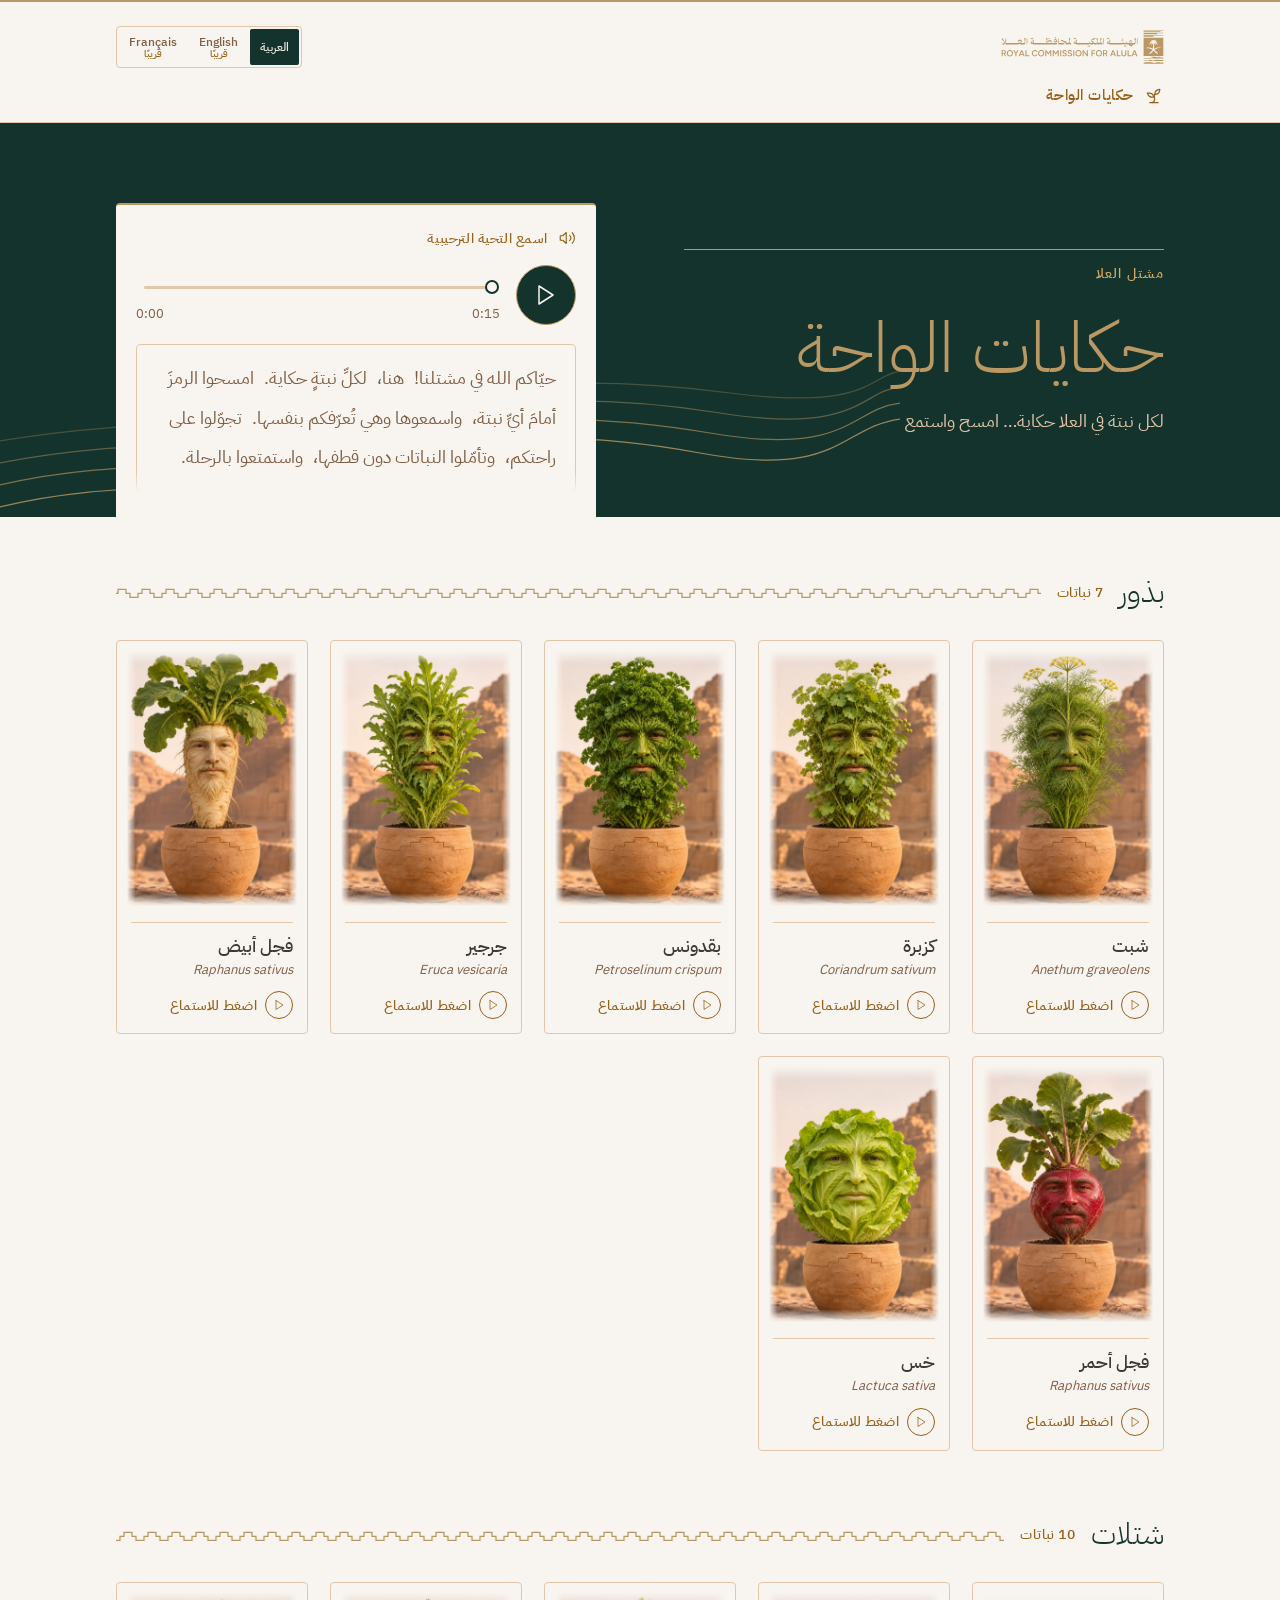
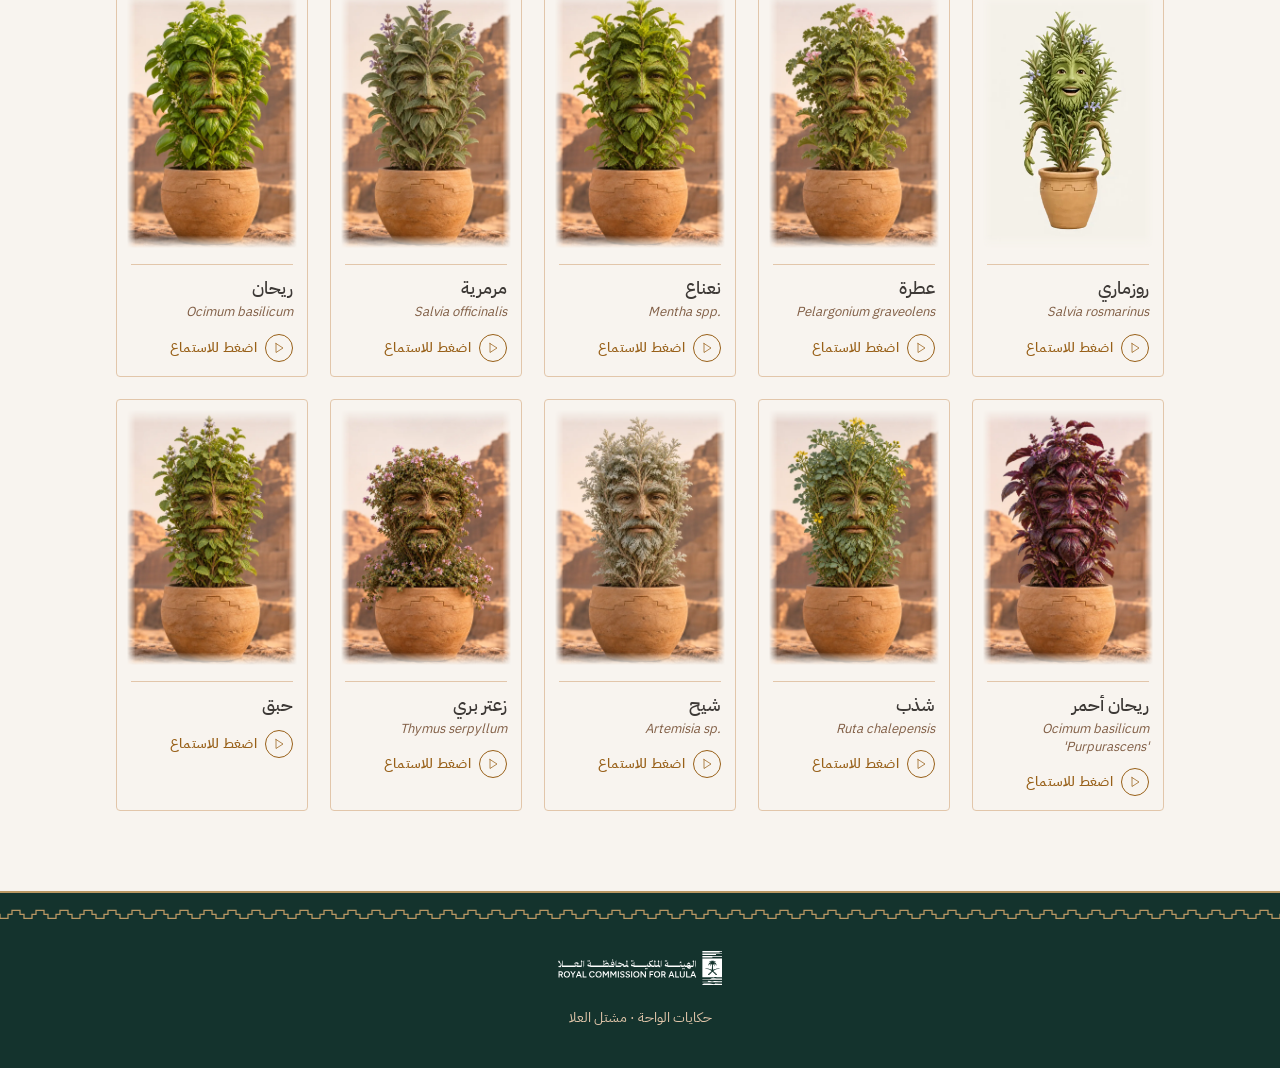
==== commit 9ef369ad: "Rosemary: new talking video plays as-is with its own voice; transcript follows it - Video carries th" ====
--- a/index.html
+++ b/index.html
@@ -52,7 +52,6 @@
   <div class="wrap">
     <div class="logo"><img src="img/rcu-logo-white.svg" alt="الهيئة الملكية لمحافظة العلا" width="162" height="34"></div>
     <p>حكايات الواحة &middot; مشتل العلا</p>
-    <p><span class="demo">نسخة تجريبية</span></p>
   </div>
 </footer>
 <script src="data/plants.js"></script>
--- a/css/style.css
+++ b/css/style.css
@@ -79,10 +79,11 @@
 .hint .dot{width:28px;height:28px;border-radius:50%;border:1px solid currentColor;display:grid;place-items:center}
 .hint .dot .icon{width:12px;height:12px;stroke-width:1.5}
 
-/* museum frame: neutral Hegra Sandstone mat; fits any portrait artwork */
-.frame{position:relative;overflow:hidden;background:var(--sandstone);padding:8px;aspect-ratio:2/3;isolation:isolate;border-radius:2px}
-.frame>img,.frame>svg{display:block;width:100%;height:100%;object-fit:cover;object-position:50% 45%;border-radius:1px}
-.frame.has-img{background:var(--sandstone)}
+/* plant figure: no mat, no border; the artwork's plain background melts into the page via feathered edges */
+.frame{position:relative;overflow:hidden;background:transparent;padding:0;aspect-ratio:2/3;isolation:isolate}
+.frame>img,.frame>svg,.frame>video{display:block;width:100%;height:100%;object-fit:cover;object-position:50% 50%;background:var(--beige)}
+.frame>img,.frame>video{-webkit-mask-image:linear-gradient(to right,transparent,#000 5%,#000 95%,transparent),linear-gradient(to bottom,transparent,#000 5%,#000 95%,transparent);-webkit-mask-composite:source-in;mask-image:linear-gradient(to right,transparent,#000 5%,#000 95%,transparent),linear-gradient(to bottom,transparent,#000 5%,#000 95%,transparent);mask-composite:intersect}
+.frame.has-img{background:transparent}
 .ph .ph-name{font-family:var(--font);font-weight:400;fill:var(--oasis)}
 .frame>svg.ph{background:var(--beige)}
 
@@ -143,7 +144,6 @@
 .ask strong{display:flex;align-items:center;gap:8px;color:var(--ink);font-weight:500}
 .ask small{display:block;font-size:.85rem;line-height:1.5}
 .soon{font-size:.7rem;font-weight:500;background:var(--sandstone);color:var(--majdoul);border-radius:2px;padding:1px 8px}
-.review-note{font-size:.82rem;color:var(--mountain);text-align:center;margin:16px 0 0}
 .pn{display:grid;grid-template-columns:1fr 1fr;gap:12px;margin-top:36px}
 .pn a,.btn{display:flex;align-items:center;gap:8px;min-height:52px;padding:8px 16px;border-radius:var(--radius);background:var(--beige);border:1px solid var(--line);text-decoration:none;color:var(--oasis);font-weight:500;transition:border-color .2s ease,background-color .2s ease,color .2s ease}
 .pn a:hover,.btn:hover{border-color:var(--gold);background:var(--sandstone)}
@@ -171,7 +171,6 @@
 .site-footer .logo{padding:32px 0 14px;line-height:0}
 .site-footer .logo img{height:34px;width:auto;min-width:110px}
 .site-footer p{margin:6px 0;font-size:.9rem}
-.site-footer .demo{display:inline-block;border:1px solid var(--gold);color:var(--frankincense);border-radius:2px;padding:2px 14px;font-size:.8rem;font-weight:500;letter-spacing:.04em}
 
 /* ---------- tap-to-listen start screen ---------- */
 .tts{position:fixed;inset:0;z-index:100;display:grid;place-items:center;text-align:center;color:var(--beige);cursor:pointer;
@@ -180,7 +179,7 @@
 .tts.is-out{opacity:0;pointer-events:none}
 @keyframes ttsin{from{opacity:0}to{opacity:1}}
 .tts-in{display:flex;flex-direction:column;align-items:center;gap:16px;width:100%;max-width:420px}
-.tts-frame{width:calc(min(40vh,62vw)*2/3)!important;max-width:240px;border:1px solid var(--gold);flex:none}
+.tts-frame{width:calc(min(40vh,62vw)*2/3)!important;max-width:240px;flex:none}
 .tts-leaf{width:84px;height:84px;border-radius:50%;display:grid;place-items:center;border:1px solid var(--gold);color:var(--gold)}
 .tts-leaf .icon{width:42px;height:42px}
 .tts-name{font:300 clamp(2.4rem,10vw,3.4rem)/1.2 var(--font);color:var(--gold);margin:4px 0 0}
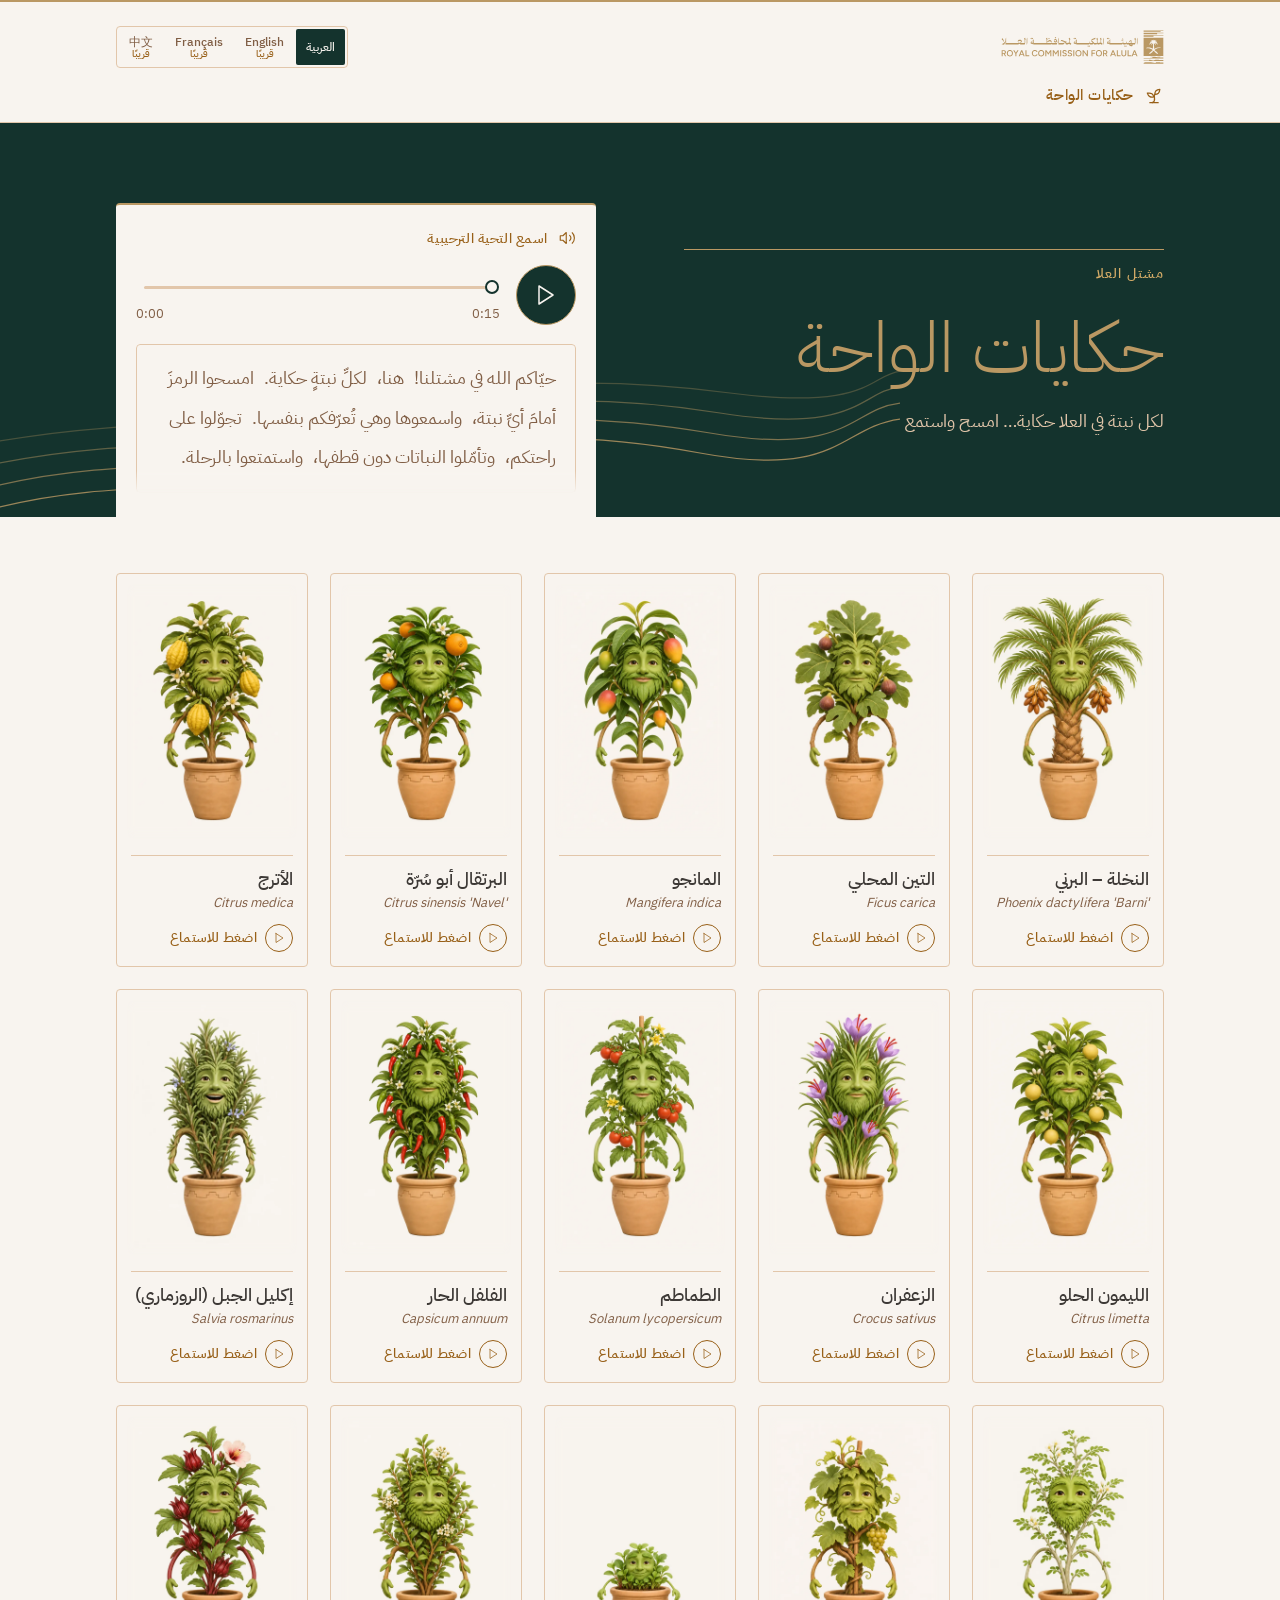
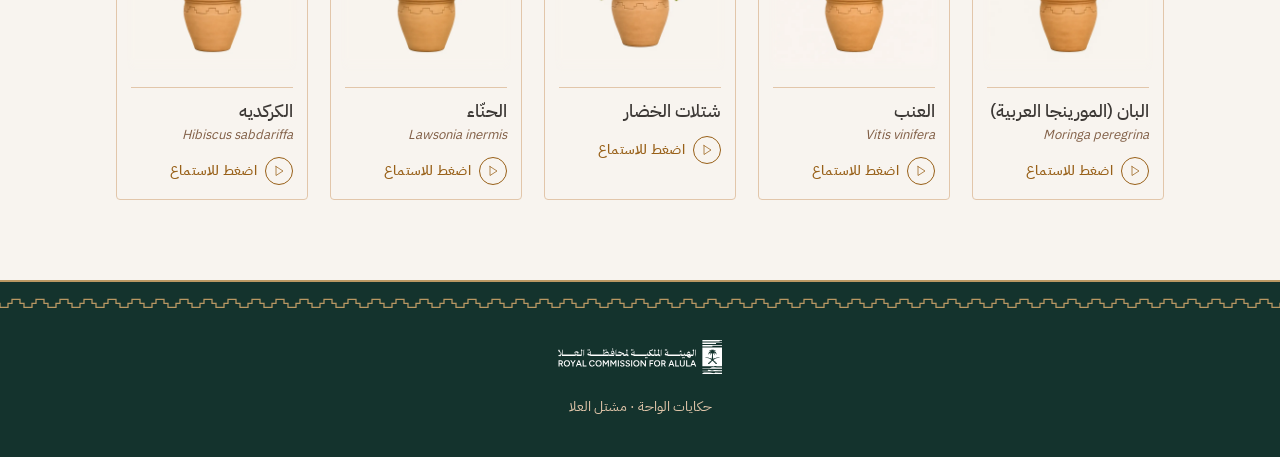
==== commit bed0aee9: "Switch to the client's new content: 15 plants with new Arabic narration and images - New plant list," ====
--- a/index.html
+++ b/index.html
@@ -23,6 +23,7 @@
         <span class="is-active" lang="ar" aria-current="true">العربية</span>
         <button type="button" disabled aria-disabled="true" lang="en" aria-label="English، قريبًا">English<em>قريبًا</em></button>
         <button type="button" disabled aria-disabled="true" lang="fr" aria-label="Français، قريبًا">Français<em>قريبًا</em></button>
+        <button type="button" disabled aria-disabled="true" lang="zh" aria-label="中文، قريبًا">中文<em>قريبًا</em></button>
       </div>
     </div>
     <div class="brand-row">
@@ -42,8 +43,7 @@
   </div>
 </section>
 <div class="wrap" id="plants">
-  <section class="section" aria-labelledby="h-seeds"><div class="section-head"><h2 id="h-seeds">بذور</h2><span class="count" id="c-seeds"></span><span class="rule" aria-hidden="true"></span></div><div class="grid" id="g-seeds"></div></section>
-  <section class="section" aria-labelledby="h-seedlings"><div class="section-head"><h2 id="h-seedlings">شتلات</h2><span class="count" id="c-seedlings"></span><span class="rule" aria-hidden="true"></span></div><div class="grid" id="g-seedlings"></div></section>
+  <section class="section" aria-label="النباتات"><div class="grid" id="grid"></div></section>
   <noscript><p>يحتاج هذا الموقع إلى تفعيل جافاسكربت.</p></noscript>
 </div>
 </main>
--- a/css/style.css
+++ b/css/style.css
@@ -40,6 +40,7 @@
 .lang .is-active{background:var(--oasis);color:var(--beige);font-weight:500}
 .lang button:disabled{cursor:not-allowed;color:var(--mountain)}
 .lang em{font-style:normal;font-size:.62rem;font-weight:500;color:var(--oldtown);line-height:1}
+@media(max-width:520px){.site-header .bar{flex-wrap:wrap}.lang{width:100%}.lang>*{flex:1 1 0;min-width:0;padding-inline:4px}}
 .brand-row{display:flex;align-items:center;gap:10px;padding-bottom:16px;color:var(--oldtown)}
 .brand-row a{font:500 .92rem/1.2 var(--font);letter-spacing:.04em;color:var(--oldtown);text-decoration:none}
 .brand-row .leaf{display:inline-flex;color:var(--oldtown)}
@@ -62,10 +63,6 @@
 
 /* ---------- sections / cards ---------- */
 .section{padding:56px 0 8px}
-.section-head{display:flex;align-items:center;gap:16px;margin-bottom:28px}
-.section-head h2{font-size:1.9rem;font-weight:300;color:var(--oasis)}
-.section-head .count{font-size:.85rem;color:var(--oldtown);font-weight:500;letter-spacing:.03em}
-.section-head .rule{flex:1;height:12px;background:var(--frieze) repeat-x center/24px 12px}
 .grid{display:grid;grid-template-columns:repeat(2,minmax(0,1fr));gap:14px}
 @media(min-width:640px){.grid{grid-template-columns:repeat(3,1fr);gap:22px}}
 @media(min-width:960px){.grid{grid-template-columns:repeat(5,1fr)}}
@@ -124,21 +121,7 @@
 .plant-meta{text-align:center;margin-top:20px}
 .plant-meta h1{font-size:clamp(2.4rem,9vw,3.2rem);font-weight:300;color:var(--oasis)}
 .plant-meta .sci{text-align:center;font-size:1.02rem;margin-top:4px}
-.badge{display:inline-flex;align-items:center;gap:6px;margin-top:16px;padding:3px 14px;border-radius:2px;background:none;border:1px solid var(--gold);color:var(--oldtown);font-weight:500;font-size:.85rem;letter-spacing:.04em}
-.badge .icon{width:15px;height:15px}
 .panel{background:var(--beige);border:1px solid var(--line);border-top:2px solid var(--gold);border-radius:var(--radius);padding:20px}
-.info{display:grid;gap:12px;margin-top:28px}
-@media(min-width:560px){.info{grid-template-columns:1fr 1fr}.info .wide{grid-column:1/-1}}
-.info-card{display:flex;gap:14px;align-items:flex-start;background:var(--beige);border:1px solid var(--line);border-radius:var(--radius);padding:16px}
-.info-card .ic{flex:none;width:44px;height:44px;border-radius:2px;background:var(--sandstone);color:var(--oasis);display:grid;place-items:center}
-.info-card h3{font-size:.82rem;color:var(--oldtown);font-weight:500;letter-spacing:.05em}
-.info-card p{margin:0;font-weight:400;line-height:1.6}
-.info-card.warn{background:var(--sandstone);border:1px solid var(--ochre);border-inline-start:4px solid var(--ochre)}
-.info-card.warn .ic{background:var(--ochre);color:var(--majdoul)}
-.info-card.warn h3,.info-card.warn p{color:var(--majdoul)}
-.info-card.warn p{font-weight:500}
-.safety{display:flex;gap:14px;align-items:center;margin-top:28px;padding:16px 18px;border-radius:var(--radius);background:var(--sandstone);border:1px solid var(--ochre);border-inline-start:4px solid var(--ochre);color:var(--majdoul);font-weight:500;font-size:1.02rem}
-.safety .icon{width:28px;height:28px;flex:none}
 .ask{display:flex;gap:14px;align-items:center;margin-top:12px;padding:16px;border-radius:var(--radius);border:1px solid var(--line);background:none;color:var(--mountain)}
 .ask .ic{flex:none;width:44px;height:44px;border-radius:2px;background:none;border:1px solid var(--line);display:grid;place-items:center;color:var(--mountain)}
 .ask strong{display:flex;align-items:center;gap:8px;color:var(--ink);font-weight:500}
